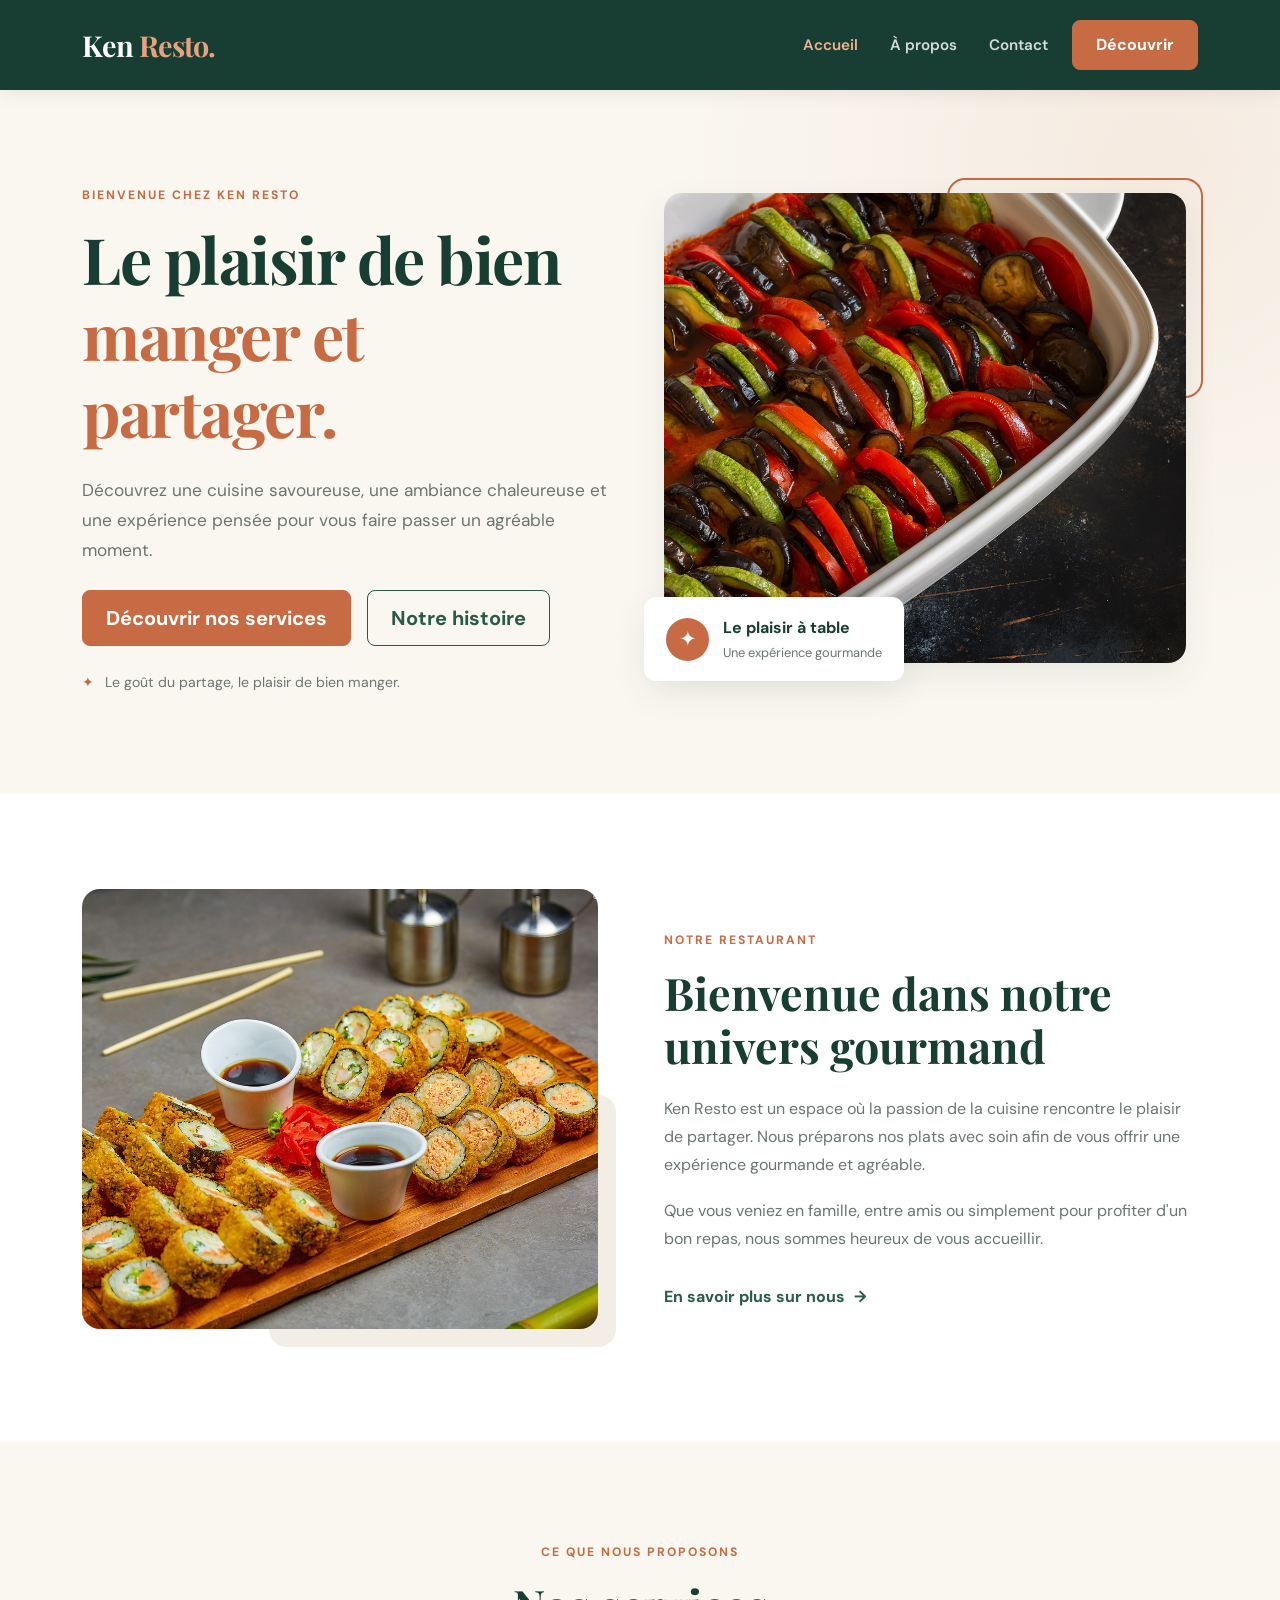
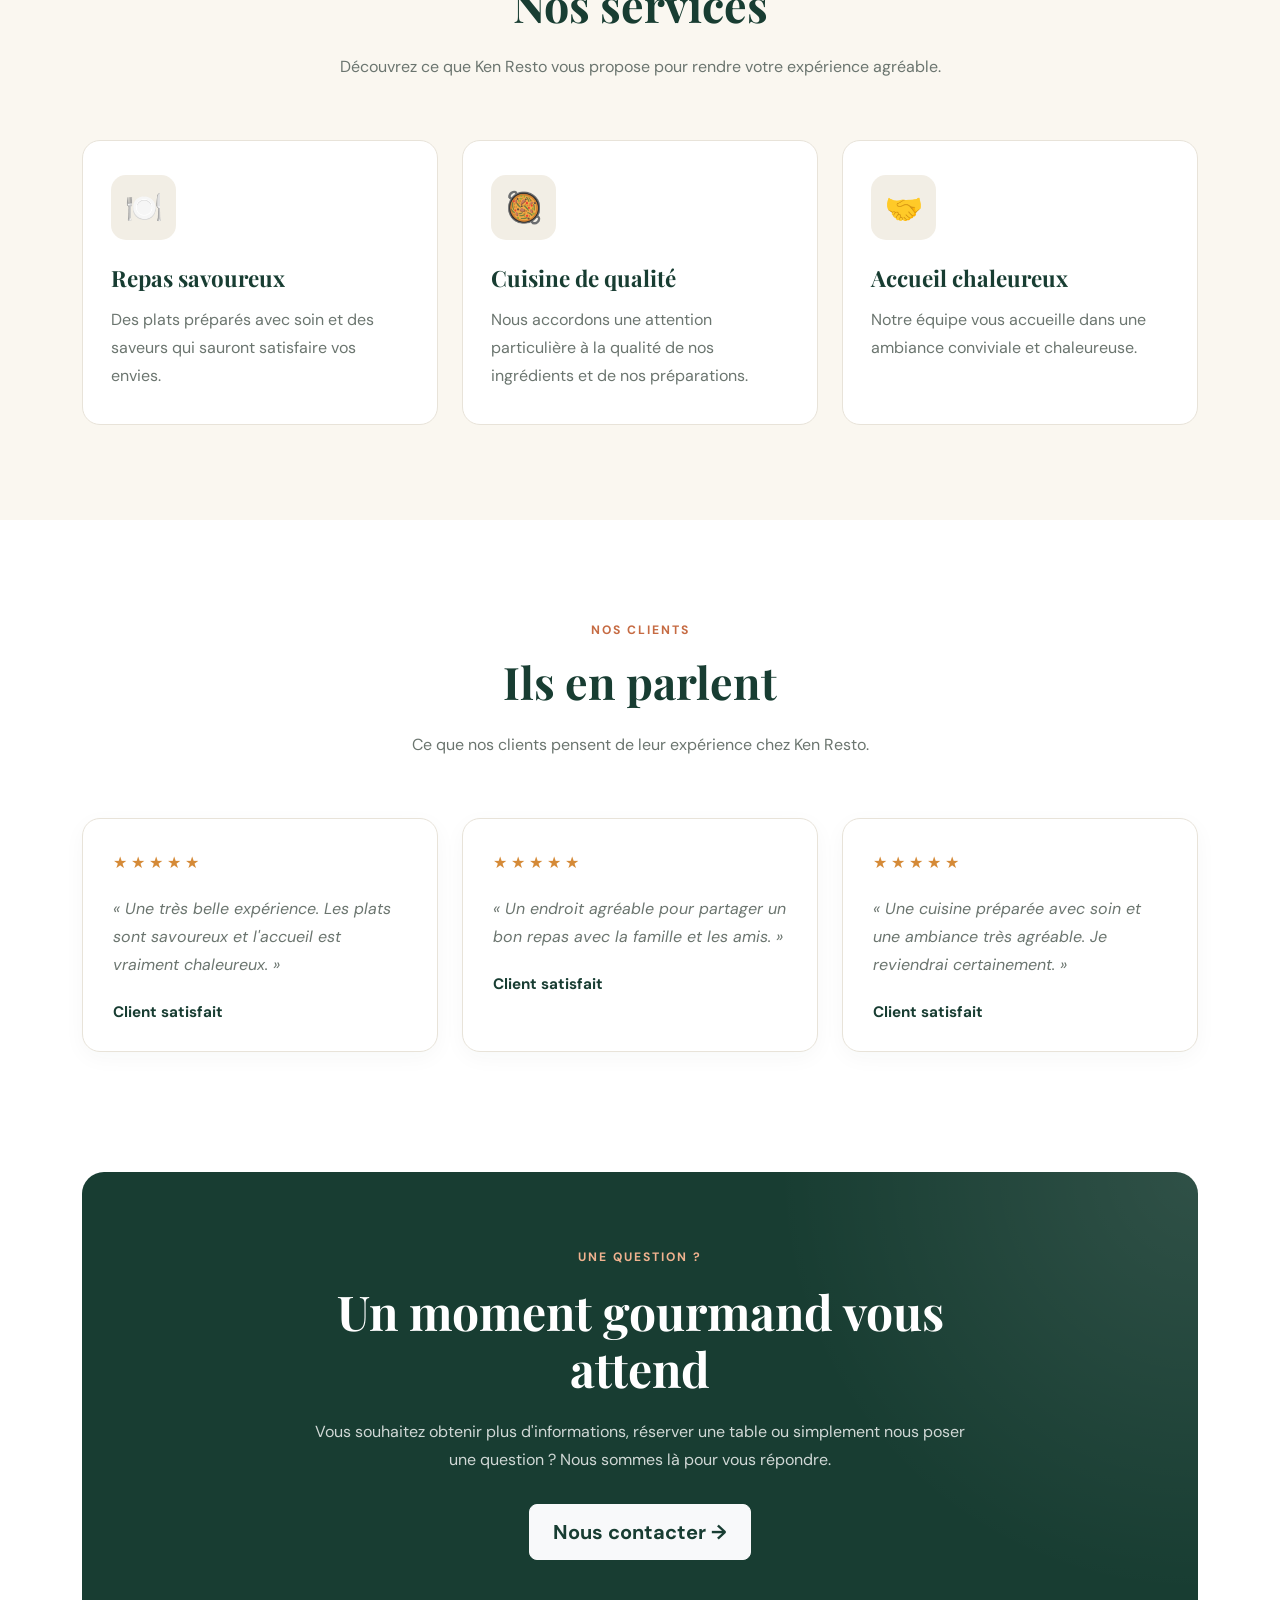
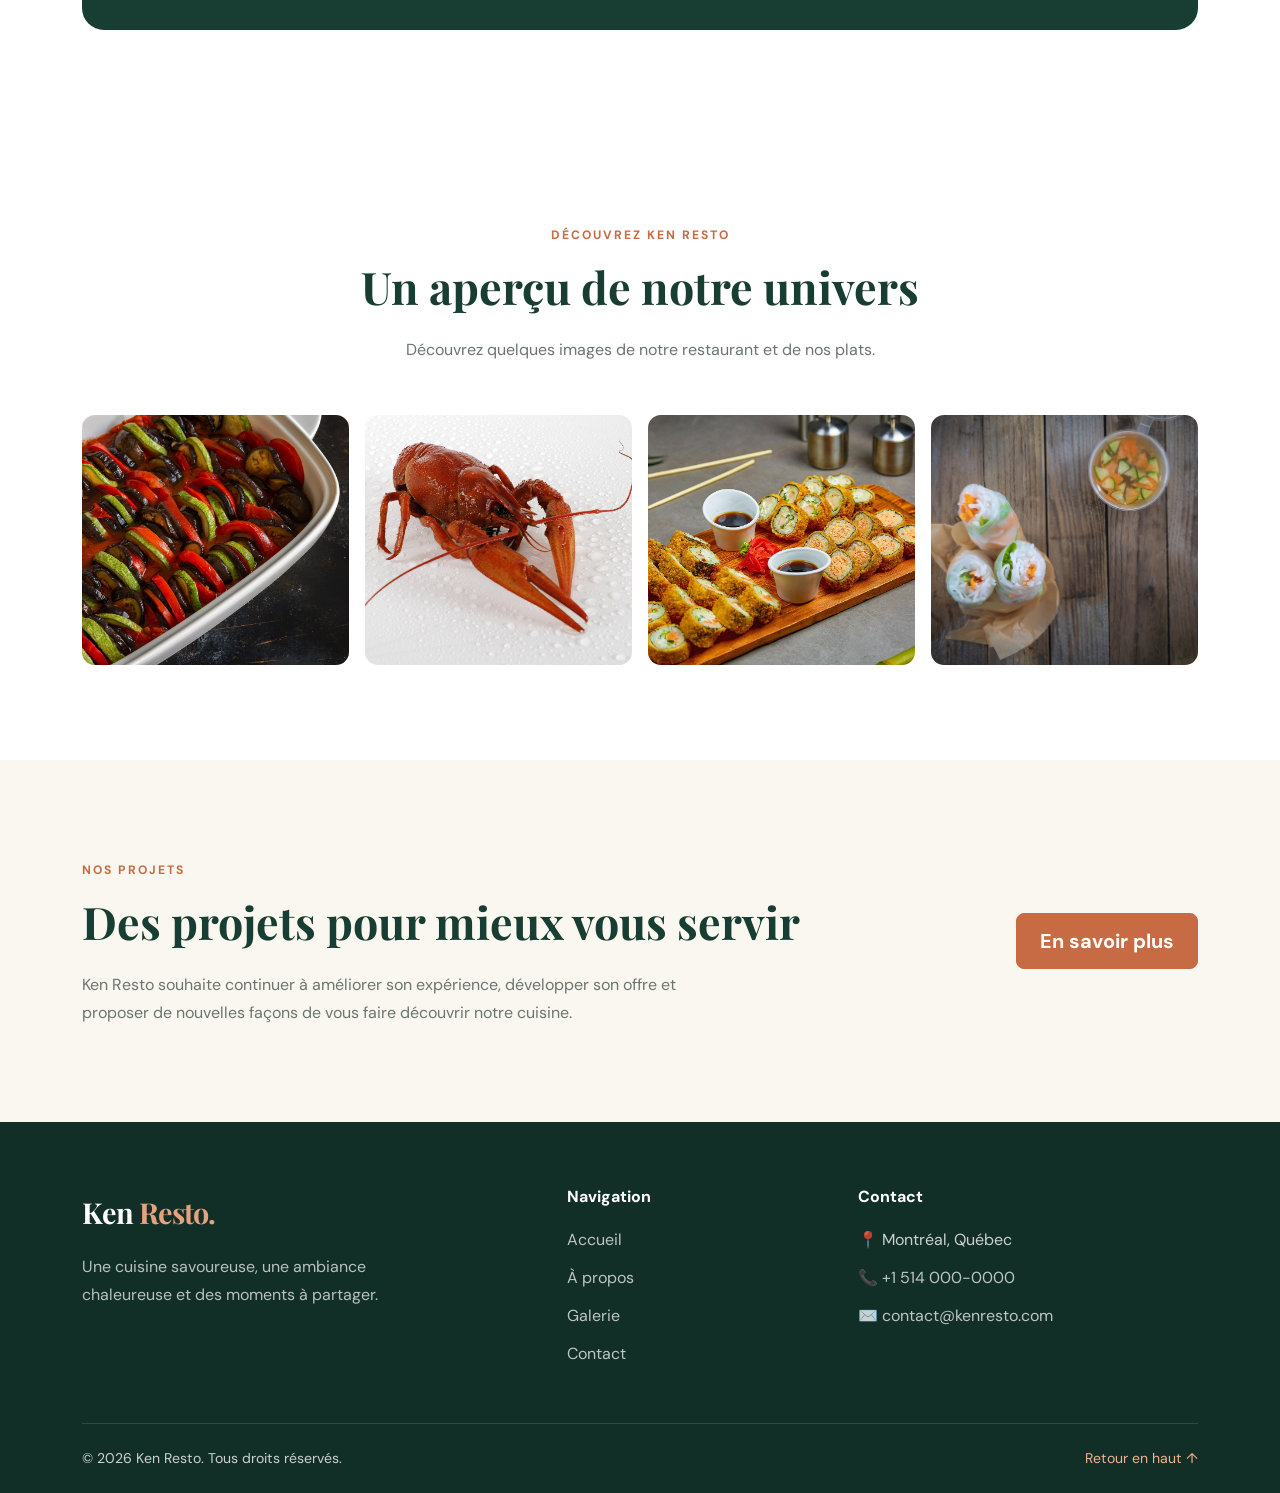
==== index.html @ dadd79d5 "Page index et apropos" ====
<!doctype html>
<html lang="fr">
<head>
    <meta charset="UTF-8">
    <meta name="viewport" content="width=device-width, initial-scale=1">

    <title>Ken Resto | Accueil</title>
    <meta name="description" content="Découvrez Ken Resto : une cuisine savoureuse, une ambiance chaleureuse et des moments à partager.">

    <!-- Bootstrap 5.3 -->
    <link href="https://cdn.jsdelivr.net/npm/bootstrap@5.3.3/dist/css/bootstrap.min.css"
          rel="stylesheet">

    <!-- Google Fonts -->
    <link rel="preconnect" href="https://fonts.googleapis.com">
    <link rel="preconnect" href="https://fonts.gstatic.com" crossorigin>
    <link href="https://fonts.googleapis.com/css2?family=DM+Sans:wght@400;500;600;700&family=Playfair+Display:wght@500;600;700&display=swap"
          rel="stylesheet">

    <!-- Custom CSS -->
    <link rel="stylesheet" href="css/style.css">
</head>

<body>

<!-- Navigation -->
<nav class="navbar navbar-expand-lg navbar-dark site-navbar sticky-top">
    <div class="container">
        <a class="navbar-brand" href="index.html">
            Ken <span>Resto.</span>
        </a>

        <button class="navbar-toggler" type="button"
                data-bs-toggle="collapse"
                data-bs-target="#mainNavbar"
                aria-controls="mainNavbar"
                aria-expanded="false"
                aria-label="Ouvrir le menu de navigation">
            <span class="navbar-toggler-icon"></span>
        </button>

        <div class="collapse navbar-collapse" id="mainNavbar">
            <ul class="navbar-nav ms-auto align-items-lg-center gap-lg-3">
                <li class="nav-item">
                    <a class="nav-link active" href="index.html"
                       aria-current="page">Accueil</a>
                </li>
                <li class="nav-item">
                    <a class="nav-link" href="apropos.html">À propos</a>
                </li>
                <li class="nav-item">
                    <a class="nav-link" href="contact.html">Contact</a>
                </li>
                <li class="nav-item mt-2 mt-lg-0">
                    <a class="btn btn-brand" href="#galerie">Découvrir</a>
                </li>
            </ul>
        </div>
    </div>
</nav>

<main>

    <!-- Hero -->
    <section class="hero-section">
        <div class="container">
            <div class="row align-items-center g-5">

                <div class="col-lg-6">
                    <span class="section-label">
                        BIENVENUE CHEZ KEN RESTO
                    </span>

                    <h1 class="hero-title">
                        Le plaisir de bien
                        <span>manger et partager.</span>
                    </h1>

                    <p class="hero-text">
                        Découvrez une cuisine savoureuse, une ambiance
                        chaleureuse et une expérience pensée pour vous
                        faire passer un agréable moment.
                    </p>

                    <div class="d-flex flex-wrap gap-3 mt-4">
                        <a href="#services" class="btn btn-brand btn-lg">
                            Découvrir nos services
                        </a>
                        <a href="#restaurant" class="btn btn-outline-brand btn-lg">
                            Notre histoire
                        </a>
                    </div>

                    <div class="hero-note mt-4">
                        <span class="hero-note-icon">✦</span>
                        Le goût du partage, le plaisir de bien manger.
                    </div>
                </div>

                <div class="col-lg-6">
                    <div class="hero-image-wrapper">
                        <img src="images/plat1.jpg"
                             class="hero-image"
                             alt="Un plat savoureux proposé par Ken Resto">

                        <div class="hero-image-badge">
                            <span class="badge-symbol">✦</span>
                            <div>
                                <strong>Le plaisir à table</strong>
                                <small>Une expérience gourmande</small>
                            </div>
                        </div>
                    </div>
                </div>

            </div>
        </div>
    </section>

    <!-- Introduction -->
    <section class="section-padding" id="restaurant">
        <div class="container">
            <div class="row align-items-center g-5">

                <div class="col-lg-6">
                    <div class="intro-image-wrapper">
                        <img src="images/restaurant.jpg"
                             class="intro-image"
                             alt="Intérieur du restaurant Ken Resto">
                        <div class="image-accent"></div>
                    </div>
                </div>

                <div class="col-lg-6">
                    <span class="section-label">NOTRE RESTAURANT</span>

                    <h2 class="section-title">
                        Bienvenue dans notre univers gourmand
                    </h2>

                    <p class="section-text">
                        Ken Resto est un espace où la passion de la cuisine
                        rencontre le plaisir de partager. Nous préparons
                        nos plats avec soin afin de vous offrir une
                        expérience gourmande et agréable.
                    </p>

                    <p class="section-text">
                        Que vous veniez en famille, entre amis ou simplement
                        pour profiter d'un bon repas, nous sommes heureux
                        de vous accueillir.
                    </p>

                    <a href="apropos.html" class="text-link">
                        En savoir plus sur nous <span aria-hidden="true">→</span>
                    </a>
                </div>

            </div>
        </div>
    </section>

    <!-- Services -->
    <section class="section-padding section-soft" id="services">
        <div class="container">

            <div class="section-heading text-center">
                <span class="section-label">CE QUE NOUS PROPOSONS</span>
                <h2 class="section-title">Nos services</h2>
                <p class="section-text mx-auto">
                    Découvrez ce que Ken Resto vous propose pour rendre
                    votre expérience agréable.
                </p>
            </div>

            <div class="row g-4 mt-3">

                <div class="col-md-6 col-lg-4">
                    <article class="service-card h-100">
                        <div class="service-icon" aria-hidden="true">🍽️</div>
                        <h3>Repas savoureux</h3>
                        <p>
                            Des plats préparés avec soin et des saveurs
                            qui sauront satisfaire vos envies.
                        </p>
                    </article>
                </div>

                <div class="col-md-6 col-lg-4">
                    <article class="service-card h-100">
                        <div class="service-icon" aria-hidden="true">🥘</div>
                        <h3>Cuisine de qualité</h3>
                        <p>
                            Nous accordons une attention particulière
                            à la qualité de nos ingrédients et de nos préparations.
                        </p>
                    </article>
                </div>

                <div class="col-md-6 col-lg-4">
                    <article class="service-card h-100">
                        <div class="service-icon" aria-hidden="true">🤝</div>
                        <h3>Accueil chaleureux</h3>
                        <p>
                            Notre équipe vous accueille dans une ambiance
                            conviviale et chaleureuse.
                        </p>
                    </article>
                </div>

            </div>
        </div>
    </section>

    <!-- Testimonials -->
    <section class="section-padding">
        <div class="container">

            <div class="section-heading text-center">
                <span class="section-label">NOS CLIENTS</span>
                <h2 class="section-title">Ils en parlent</h2>
                <p class="section-text mx-auto">
                    Ce que nos clients pensent de leur expérience chez Ken Resto.
                </p>
            </div>

            <div class="row g-4 mt-3">

                <div class="col-md-6 col-lg-4">
                    <article class="testimonial-card h-100">
                        <div class="stars" aria-label="5 étoiles">★★★★★</div>
                        <p>
                            « Une très belle expérience. Les plats sont
                            savoureux et l'accueil est vraiment chaleureux. »
                        </p>
                        <h3>Client satisfait</h3>
                    </article>
                </div>

                <div class="col-md-6 col-lg-4">
                    <article class="testimonial-card h-100">
                        <div class="stars" aria-label="5 étoiles">★★★★★</div>
                        <p>
                            « Un endroit agréable pour partager un bon repas
                            avec la famille et les amis. »
                        </p>
                        <h3>Client satisfait</h3>
                    </article>
                </div>

                <div class="col-md-6 col-lg-4">
                    <article class="testimonial-card h-100">
                        <div class="stars" aria-label="5 étoiles">★★★★★</div>
                        <p>
                            « Une cuisine préparée avec soin et une ambiance
                            très agréable. Je reviendrai certainement. »
                        </p>
                        <h3>Client satisfait</h3>
                    </article>
                </div>

            </div>
        </div>
    </section>

    <!-- Contact call to action -->
    <section class="contact-section" id="contact">
        <div class="container">
            <div class="contact-panel text-center">
                <span class="section-label">UNE QUESTION ?</span>
                <h2>Un moment gourmand vous attend</h2>
                <p>
                    Vous souhaitez obtenir plus d'informations, réserver une table
                    ou simplement nous poser une question ? Nous sommes là pour
                    vous répondre.
                </p>
                <a href="contact.html" class="btn btn-light btn-lg">
                    Nous contacter <span aria-hidden="true">→</span>
                </a>
            </div>
        </div>
    </section>

    <!-- Gallery -->
    <section class="section-padding" id="galerie">
        <div class="container">

            <div class="section-heading text-center">
                <span class="section-label">DÉCOUVREZ KEN RESTO</span>
                <h2 class="section-title">Un aperçu de notre univers</h2>
                <p class="section-text mx-auto">
                    Découvrez quelques images de notre restaurant et de nos plats.
                </p>
            </div>

            <div class="row g-3 mt-3 gallery-grid">
                <div class="col-6 col-lg-3">
                    <img src="images/plat1.jpg"
                         alt="Plat de Ken Resto"
                         loading="lazy">
                </div>
                <div class="col-6 col-lg-3">
                    <img src="images/plat2.jpg"
                         alt="Plat préparé chez Ken Resto"
                         loading="lazy">
                </div>
                <div class="col-6 col-lg-3">
                    <img src="images/restaurant.jpg"
                         alt="Intérieur du restaurant Ken Resto"
                         loading="lazy">
                </div>
                <div class="col-6 col-lg-3">
                    <img src="images/plat3.jpg"
                         alt="Spécialité de Ken Resto"
                         loading="lazy">
                </div>
            </div>

        </div>
    </section>

    <!-- Projects -->
    <section class="section-padding projects-section">
        <div class="container">
            <div class="row align-items-center g-4">

                <div class="col-lg-8">
                    <span class="section-label">NOS PROJETS</span>
                    <h2 class="section-title">
                        Des projets pour mieux vous servir
                    </h2>
                    <p class="section-text mb-0">
                        Ken Resto souhaite continuer à améliorer son expérience,
                        développer son offre et proposer de nouvelles façons
                        de vous faire découvrir notre cuisine.
                    </p>
                </div>

                <div class="col-lg-4 text-lg-end">
                    <a href="apropos.html" class="btn btn-brand btn-lg">
                        En savoir plus
                    </a>
                </div>

            </div>
        </div>
    </section>

</main>

<!-- Footer -->
<footer class="site-footer">
    <div class="container">

        <div class="row g-5 footer-main">

            <div class="col-md-6 col-lg-5">
                <a class="footer-brand" href="index.html">
                    Ken <span>Resto.</span>
                </a>
                <p class="footer-description">
                    Une cuisine savoureuse, une ambiance chaleureuse
                    et des moments à partager.
                </p>
            </div>

            <div class="col-6 col-md-3 col-lg-3">
                <h2 class="footer-heading">Navigation</h2>
                <ul class="footer-links">
                    <li><a href="index.html">Accueil</a></li>
                    <li><a href="apropos.html">À propos</a></li>
                    <li><a href="#galerie">Galerie</a></li>
                    <li><a href="contact.html">Contact</a></li>
                </ul>
            </div>

            <div class="col-12 col-md-3 col-lg-4">
                <h2 class="footer-heading">Contact</h2>
                <ul class="footer-links footer-contact">
                    <li>📍 Montréal, Québec</li>
                    <li>📞 <a href="tel:+15140000000">+1 514 000-0000</a></li>
                    <li>✉️ <a href="mailto:contact@kenresto.com">contact@kenresto.com</a></li>
                </ul>
            </div>

        </div>

        <div class="footer-bottom">
            <p class="mb-0">
                &copy; 2026 Ken Resto. Tous droits réservés.
            </p>
            <a href="index.html">Retour en haut ↑</a>
        </div>

    </div>
</footer>

<!-- Bootstrap JavaScript bundle -->
<script src="https://cdn.jsdelivr.net/npm/bootstrap@5.3.3/dist/js/bootstrap.bundle.min.js"></script>

</body>
</html>
---- css/style.css ----
/* ========================================
   KEN RESTO — Bootstrap 5.3 Custom Theme
======================================== */

:root {
    --brand-dark: #183d32;
    --brand-green: #285b48;
    --brand-accent: #c66b43;
    --brand-cream: #faf7f0;
    --brand-light: #f2eee5;
    --brand-white: #ffffff;
    --text-main: #27352f;
    --text-muted: #6b756f;
    --border-color: #e8e3d9;
    --shadow-soft: 0 12px 35px rgba(24, 61, 50, 0.08);
    --radius-card: 18px;
}

* {
    box-sizing: border-box;
}

html {
    scroll-behavior: smooth;
    scroll-padding-top: 85px;
}

body {
    margin: 0;
    font-family: "DM Sans", sans-serif;
    color: var(--text-main);
    background: var(--brand-white);
    line-height: 1.75;
}

img {
    display: block;
    max-width: 100%;
}

a {
    text-decoration: none;
}

h1,
h2,
h3,
.navbar-brand,
.footer-brand {
    font-family: "Playfair Display", serif;
}

h1,
h2,
h3 {
    line-height: 1.2;
}

::selection {
    color: white;
    background: var(--brand-green);
}

/* ========================================
   NAVIGATION
======================================== */

.site-navbar {
    background: var(--brand-dark);
    padding: 15px 0;
    box-shadow: 0 3px 18px rgba(0, 0, 0, 0.08);
}

.navbar-brand,
.footer-brand {
    color: var(--brand-white);
    font-size: 1.8rem;
    font-weight: 700;
    letter-spacing: -1px;
}

.navbar-brand span,
.footer-brand span {
    color: #e5a27f;
}

.navbar-nav .nav-link {
    color: rgba(255, 255, 255, 0.82);
    font-size: 0.95rem;
    font-weight: 600;
    transition: color 0.2s ease;
}

.navbar-nav .nav-link:hover,
.navbar-nav .nav-link.active {
    color: #f0b28f;
}

.navbar-toggler {
    border-color: rgba(255, 255, 255, 0.45);
}

.navbar-toggler:focus {
    box-shadow: 0 0 0 0.2rem rgba(240, 178, 143, 0.35);
}

/* ========================================
   BUTTONS
======================================== */

.btn {
    border-radius: 8px;
    font-weight: 700;
    padding: 12px 23px;
    transition:
        background-color 0.2s ease,
        color 0.2s ease,
        transform 0.2s ease,
        border-color 0.2s ease;
}

.btn-brand {
    background: var(--brand-accent);
    color: white;
    border: 1px solid var(--brand-accent);
}

.btn-brand:hover {
    background: #a95330;
    border-color: #a95330;
    color: white;
    transform: translateY(-2px);
}

.btn-outline-brand {
    border: 1px solid var(--brand-green);
    color: var(--brand-green);
    background: transparent;
}

.btn-outline-brand:hover {
    background: var(--brand-green);
    color: white;
}

.btn-light {
    color: var(--brand-dark);
    font-weight: 700;
}

.btn-light:hover {
    background: var(--brand-light);
    color: var(--brand-dark);
    transform: translateY(-2px);
}

a:focus-visible,
button:focus-visible {
    outline: 3px solid #e5a27f;
    outline-offset: 4px;
}

/* ========================================
   SHARED SECTION STYLES
======================================== */

.section-padding {
    padding: 95px 0;
}

.section-soft {
    background: var(--brand-cream);
}

.section-label {
    display: inline-block;
    color: var(--brand-accent);
    font-size: 0.76rem;
    font-weight: 700;
    letter-spacing: 2px;
    line-height: 1.5;
    margin-bottom: 16px;
}

.section-title {
    color: var(--brand-dark);
    font-size: clamp(2rem, 3.5vw, 2.8rem);
    font-weight: 700;
    margin-bottom: 22px;
}

.section-text {
    max-width: 650px;
    color: var(--text-muted);
    font-size: 1rem;
    margin-bottom: 18px;
}

.section-heading {
    max-width: 720px;
    margin: 0 auto 35px;
}

/* ========================================
   HERO
======================================== */

.hero-section {
    padding: 90px 0 100px;
    background:
        radial-gradient(
            circle at 90% 10%,
            rgba(198, 107, 67, 0.09),
            transparent 35%
        ),
        var(--brand-cream);
    overflow: hidden;
}

.hero-title {
    color: var(--brand-dark);
    font-size: clamp(2.7rem, 5vw, 4.5rem);
    font-weight: 700;
    letter-spacing: -1.5px;
    margin-bottom: 24px;
}

.hero-title span {
    display: block;
    color: var(--brand-accent);
}

.hero-text {
    max-width: 540px;
    color: var(--text-muted);
    font-size: 1.08rem;
}

.hero-image-wrapper {
    position: relative;
    padding: 0 12px 18px 0;
}

.hero-image-wrapper::before {
    content: "";
    position: absolute;
    top: -15px;
    right: -5px;
    width: 48%;
    height: 45%;
    border: 2px solid var(--brand-accent);
    border-radius: 18px;
    z-index: 0;
}

.hero-image {
    position: relative;
    z-index: 1;
    width: 100%;
    height: 470px;
    object-fit: cover;
    border-radius: 18px;
    box-shadow: var(--shadow-soft);
}

.hero-image-badge {
    position: absolute;
    z-index: 2;
    bottom: 0;
    left: -20px;
    display: flex;
    align-items: center;
    gap: 14px;
    background: white;
    padding: 17px 22px;
    border-radius: 12px;
    box-shadow: var(--shadow-soft);
}

.hero-image-badge strong,
.hero-image-badge small {
    display: block;
}

.hero-image-badge strong {
    color: var(--brand-dark);
}

.hero-image-badge small {
    color: var(--text-muted);
    font-size: 0.8rem;
}

.badge-symbol {
    display: grid;
    place-items: center;
    width: 43px;
    height: 43px;
    border-radius: 50%;
    color: white;
    background: var(--brand-accent);
    font-size: 1.3rem;
}

.hero-note {
    color: var(--text-muted);
    font-size: 0.88rem;
}

.hero-note-icon {
    color: var(--brand-accent);
    margin-right: 7px;
}

/* ========================================
   INTRODUCTION
======================================== */

.intro-image-wrapper {
    position: relative;
    padding: 0 18px 18px 0;
}

.intro-image {
    position: relative;
    z-index: 1;
    width: 100%;
    height: 440px;
    object-fit: cover;
    border-radius: var(--radius-card);
}

.image-accent {
    position: absolute;
    bottom: 0;
    right: 0;
    width: 65%;
    height: 55%;
    border-radius: var(--radius-card);
    background: var(--brand-light);
}

.text-link {
    display: inline-block;
    margin-top: 12px;
    color: var(--brand-green);
    font-weight: 700;
}

.text-link span {
    display: inline-block;
    margin-left: 5px;
    transition: transform 0.2s ease;
}

.text-link:hover {
    color: var(--brand-accent);
}

.text-link:hover span {
    transform: translateX(5px);
}

/* ========================================
   SERVICES
======================================== */

.service-card {
    padding: 34px 28px;
    background: white;
    border: 1px solid var(--border-color);
    border-radius: var(--radius-card);
    transition:
        transform 0.25s ease,
        box-shadow 0.25s ease;
}

.service-card:hover {
    transform: translateY(-6px);
    box-shadow: var(--shadow-soft);
}

.service-icon {
    display: grid;
    place-items: center;
    width: 65px;
    height: 65px;
    margin-bottom: 25px;
    border-radius: 15px;
    background: var(--brand-light);
    font-size: 1.9rem;
}

.service-card h3 {
    color: var(--brand-dark);
    font-size: 1.4rem;
    font-weight: 700;
    margin-bottom: 14px;
}

.service-card p {
    color: var(--text-muted);
    margin-bottom: 0;
}

/* ========================================
   TESTIMONIALS
======================================== */

.testimonial-card {
    padding: 30px;
    background: white;
    border: 1px solid var(--border-color);
    border-radius: var(--radius-card);
    box-shadow: 0 6px 22px rgba(24, 61, 50, 0.035);
}

.stars {
    color: #d58a37;
    letter-spacing: 4px;
    margin-bottom: 18px;
}

.testimonial-card p {
    color: var(--text-muted);
    font-size: 1rem;
    font-style: italic;
    margin-bottom: 24px;
}

.testimonial-card h3 {
    color: var(--brand-dark);
    font-family: "DM Sans", sans-serif;
    font-size: 0.95rem;
    font-weight: 700;
    margin-bottom: 0;
}

/* ========================================
   CONTACT CALL TO ACTION
======================================== */

.contact-section {
    padding: 25px 0 95px;
}

.contact-panel {
    position: relative;
    overflow: hidden;
    padding: 70px 30px;
    border-radius: 22px;
    background:
        radial-gradient(
            circle at 100% 0,
            rgba(255, 255, 255, 0.10),
            transparent 35%
        ),
        var(--brand-dark);
}

.contact-panel .section-label {
    color: #f0b28f;
}

.contact-panel h2 {
    max-width: 700px;
    margin: 0 auto 20px;
    color: white;
    font-size: clamp(2rem, 4vw, 3rem);
    font-weight: 700;
}

.contact-panel p {
    max-width: 650px;
    margin: 0 auto 30px;
    color: rgba(255, 255, 255, 0.8);
}

/* ========================================
   GALLERY
======================================== */

.gallery-grid img {
    width: 100%;
    height: 250px;
    object-fit: cover;
    border-radius: 13px;
    transition: transform 0.3s ease;
}

.gallery-grid img:hover {
    transform: scale(1.025);
}

/* ========================================
   PROJECTS
======================================== */

.projects-section {
    background: var(--brand-cream);
}

/* ========================================
   FOOTER
======================================== */

.site-footer {
    padding-top: 65px;
    color: rgba(255, 255, 255, 0.78);
    background: #122f27;
}

.footer-main {
    padding-bottom: 45px;
}

.footer-brand {
    display: inline-block;
    margin-bottom: 16px;
}

.footer-description {
    max-width: 350px;
    margin-bottom: 0;
    color: rgba(255, 255, 255, 0.7);
}

.footer-heading {
    color: white;
    font-family: "DM Sans", sans-serif;
    font-size: 1rem;
    font-weight: 700;
    margin-bottom: 20px;
}

.footer-links {
    list-style: none;
    padding: 0;
    margin: 0;
}

.footer-links li {
    margin-bottom: 10px;
    overflow-wrap: anywhere;
}

.footer-links a {
    color: rgba(255, 255, 255, 0.72);
    transition: color 0.2s ease;
}

.footer-links a:hover {
    color: #f0b28f;
}

.footer-bottom {
    display: flex;
    justify-content: space-between;
    align-items: center;
    gap: 20px;
    padding: 22px 0;
    border-top: 1px solid rgba(255, 255, 255, 0.13);
    font-size: 0.88rem;
}

.footer-bottom a {
    color: #f0b28f;
    white-space: nowrap;
}

/* ========================================
   TABLETS
======================================== */

@media (max-width: 991.98px) {
    .section-padding {
        padding: 75px 0;
    }

    .hero-section {
        padding: 70px 0 80px;
    }

    .hero-image {
        height: 400px;
    }

    .intro-image {
        height: 380px;
    }

    .hero-image-badge {
        left: 10px;
    }

    .gallery-grid img {
        height: 230px;
    }
}

/* ========================================
   MOBILE
======================================== */

@media (max-width: 575.98px) {
    body {
        font-size: 0.96rem;
    }

    .site-navbar {
        padding: 11px 0;
    }

    .navbar-brand {
        font-size: 1.55rem;
    }

    .navbar-nav {
        padding-top: 12px;
        align-items: stretch !important;
    }

    .navbar-nav .nav-link {
        padding: 9px 0;
    }

    .navbar-nav .btn {
        display: inline-block;
        margin-bottom: 8px;
    }

    .section-padding {
        padding: 58px 0;
    }

    .section-label {
        font-size: 0.7rem;
        letter-spacing: 1.5px;
        margin-bottom: 12px;
    }

    .section-title {
        font-size: 2rem;
        margin-bottom: 18px;
    }

    .section-heading {
        margin-bottom: 25px;
    }

    .hero-section {
        padding: 55px 0 65px;
    }

    .hero-title {
        font-size: clamp(2.35rem, 10vw, 3.1rem);
        letter-spacing: -1px;
        margin-bottom: 20px;
    }

    .hero-text {
        font-size: 1rem;
    }

    .hero-section .btn {
        width: 100%;
    }

    .hero-image-wrapper {
        margin: 10px 5px 10px 0;
    }

    .hero-image {
        height: 300px;
    }

    .hero-image-badge {
        left: 8px;
        right: 8px;
        padding: 12px 15px;
    }

    .hero-image-badge strong {
        font-size: 0.92rem;
    }

    .hero-image-badge small {
        font-size: 0.75rem;
    }

    .intro-image {
        height: 300px;
    }

    .service-card {
        padding: 25px 23px;
    }

    .service-card h3 {
        font-size: 1.3rem;
    }

    .testimonial-card {
        padding: 25px;
    }

    .contact-section {
        padding: 0 0 60px;
    }

    .contact-panel {
        padding: 45px 22px;
        border-radius: 15px;
    }

    .contact-panel h2 {
        font-size: 2rem;
    }

    .contact-panel .btn {
        width: 100%;
    }

    .gallery-grid img {
        height: 155px;
        border-radius: 9px;
    }

    .footer-main {
        padding-bottom: 30px;
    }

    .site-footer {
        padding-top: 45px;
    }

    .footer-bottom {
        align-items: flex-start;
        flex-direction: column;
        gap: 8px;
        font-size: 0.82rem;
    }
}

/* Respect reduced-motion preferences */
@media (prefers-reduced-motion: reduce) {
    *,
    *::before,
    *::after {
        scroll-behavior: auto !important;
        animation-duration: 0.01ms !important;
        transition-duration: 0.01ms !important;
    }
}



/* ========================================
   PAGE À PROPOS — KEN RESTO
   Utilise les variables et composants
   partagés avec index.html
======================================== */

/* Hero de la page À propos */

.about-hero-section {
    padding: 85px 0 95px;
    background:
        radial-gradient(
            circle at 90% 10%,
            rgba(198, 107, 67, 0.09),
            transparent 35%
        ),
        var(--brand-cream);
    overflow: hidden;
}

.about-hero-image-wrapper {
    position: relative;
    padding: 0 12px 18px 0;
}

.about-hero-image-wrapper::before {
    content: "";
    position: absolute;
    top: -15px;
    right: -5px;
    width: 48%;
    height: 45%;
    border: 2px solid var(--brand-accent);
    border-radius: 18px;
}

.about-hero-image {
    position: relative;
    z-index: 1;
    width: 100%;
    height: 420px;
    object-fit: cover;
    border-radius: 18px;
    box-shadow: var(--shadow-soft);
}

/* Images des sections Histoire et Passion */

.about-image-wrapper {
    position: relative;
    padding: 0 18px 18px 0;
}

.about-content-image {
    position: relative;
    z-index: 1;
    width: 100%;
    height: 430px;
    object-fit: cover;
    border-radius: var(--radius-card);
    box-shadow: var(--shadow-soft);
}

.about-image-wrapper .image-accent {
    position: absolute;
    bottom: 0;
    right: 0;
    width: 65%;
    height: 55%;
    background: var(--brand-light);
    border-radius: var(--radius-card);
}

/* Cartes des valeurs */

.value-card {
    height: 100%;
}

.value-card .service-icon {
    transition: transform 0.25s ease;
}

.value-card:hover .service-icon {
    transform: scale(1.06);
}

/* Vision */

.about-vision-section {
    padding: 25px 0 95px;
}

.about-vision-panel {
    position: relative;
    overflow: hidden;
    padding: 75px 45px;
    border-radius: 22px;
    background:
        radial-gradient(
            circle at 100% 0,
            rgba(255, 255, 255, 0.10),
            transparent 35%
        ),
        var(--brand-dark);
}

.about-vision-panel .section-label {
    color: #f0b28f;
}

.about-vision-panel h2 {
    max-width: 760px;
    margin: 0 auto 24px;
    color: white;
    font-size: clamp(2rem, 4vw, 3rem);
    font-weight: 700;
}

.about-vision-panel > p {
    max-width: 760px;
    margin: 0 auto;
    color: rgba(255, 255, 255, 0.82);
}

.vision-signature {
    display: flex;
    flex-direction: column;
    gap: 3px;
    margin-top: 30px;
    color: white;
}

.vision-signature strong {
    font-family: "Playfair Display", serif;
    font-size: 1.5rem;
}

.vision-signature span {
    color: #f0b28f;
    font-size: 0.9rem;
    letter-spacing: 1px;
}

/* Tablettes */

@media (max-width: 991.98px) {
    .about-hero-section {
        padding: 70px 0 80px;
    }

    .about-hero-image {
        height: 380px;
    }

    .about-content-image {
        height: 380px;
    }

    .about-vision-section {
        padding-bottom: 75px;
    }
}

/* Téléphones */

@media (max-width: 575.98px) {
    .about-hero-section {
        padding: 55px 0 65px;
    }

    .about-hero-section .hero-title {
        font-size: clamp(2.35rem, 10vw, 3.1rem);
    }

    .about-hero-section .btn {
        width: 100%;
    }

    .about-hero-image-wrapper {
        margin: 10px 5px 10px 0;
    }

    .about-hero-image {
        height: 300px;
    }

    .about-content-image {
        height: 300px;
    }

    .about-vision-section {
        padding: 0 0 60px;
    }

    .about-vision-panel {
        padding: 45px 22px;
        border-radius: 15px;
    }

    .about-vision-panel h2 {
        font-size: 2rem;
    }

    .about-vision-panel .btn {
        width: 100%;
    }
}
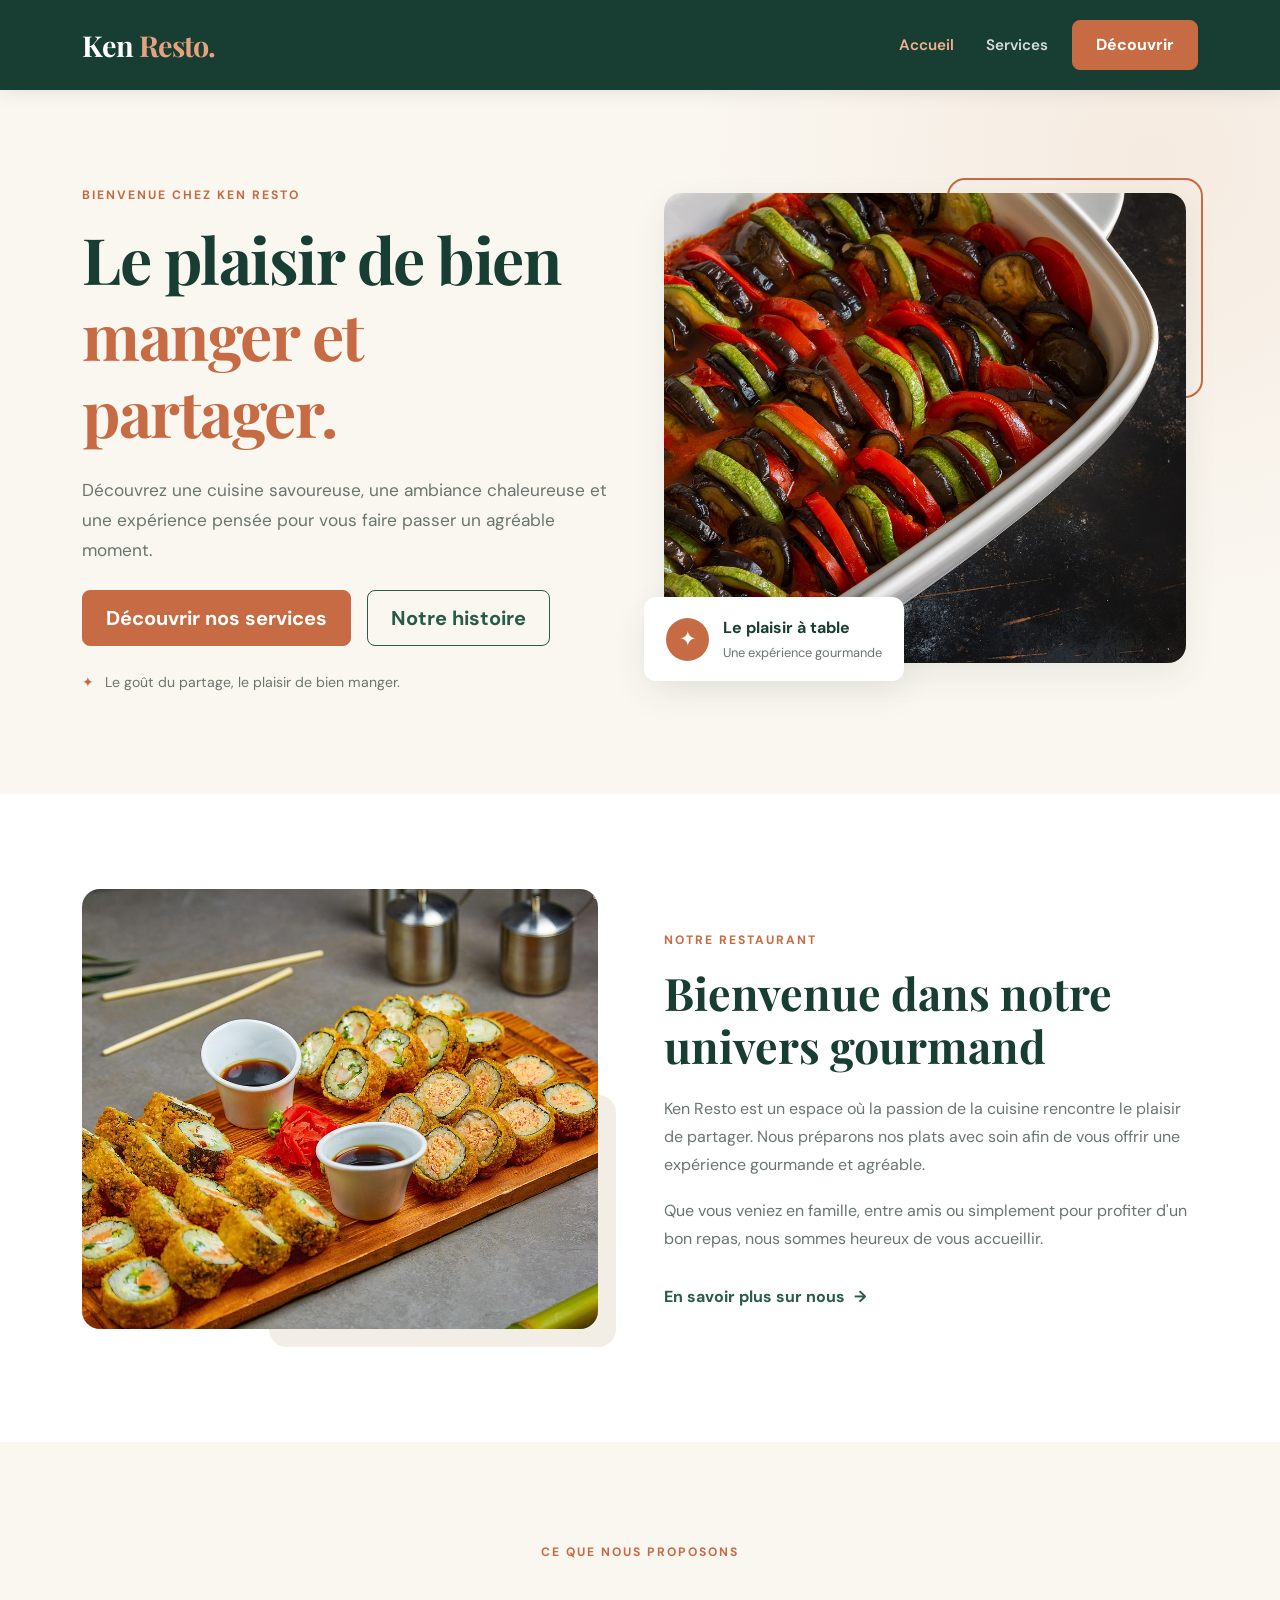
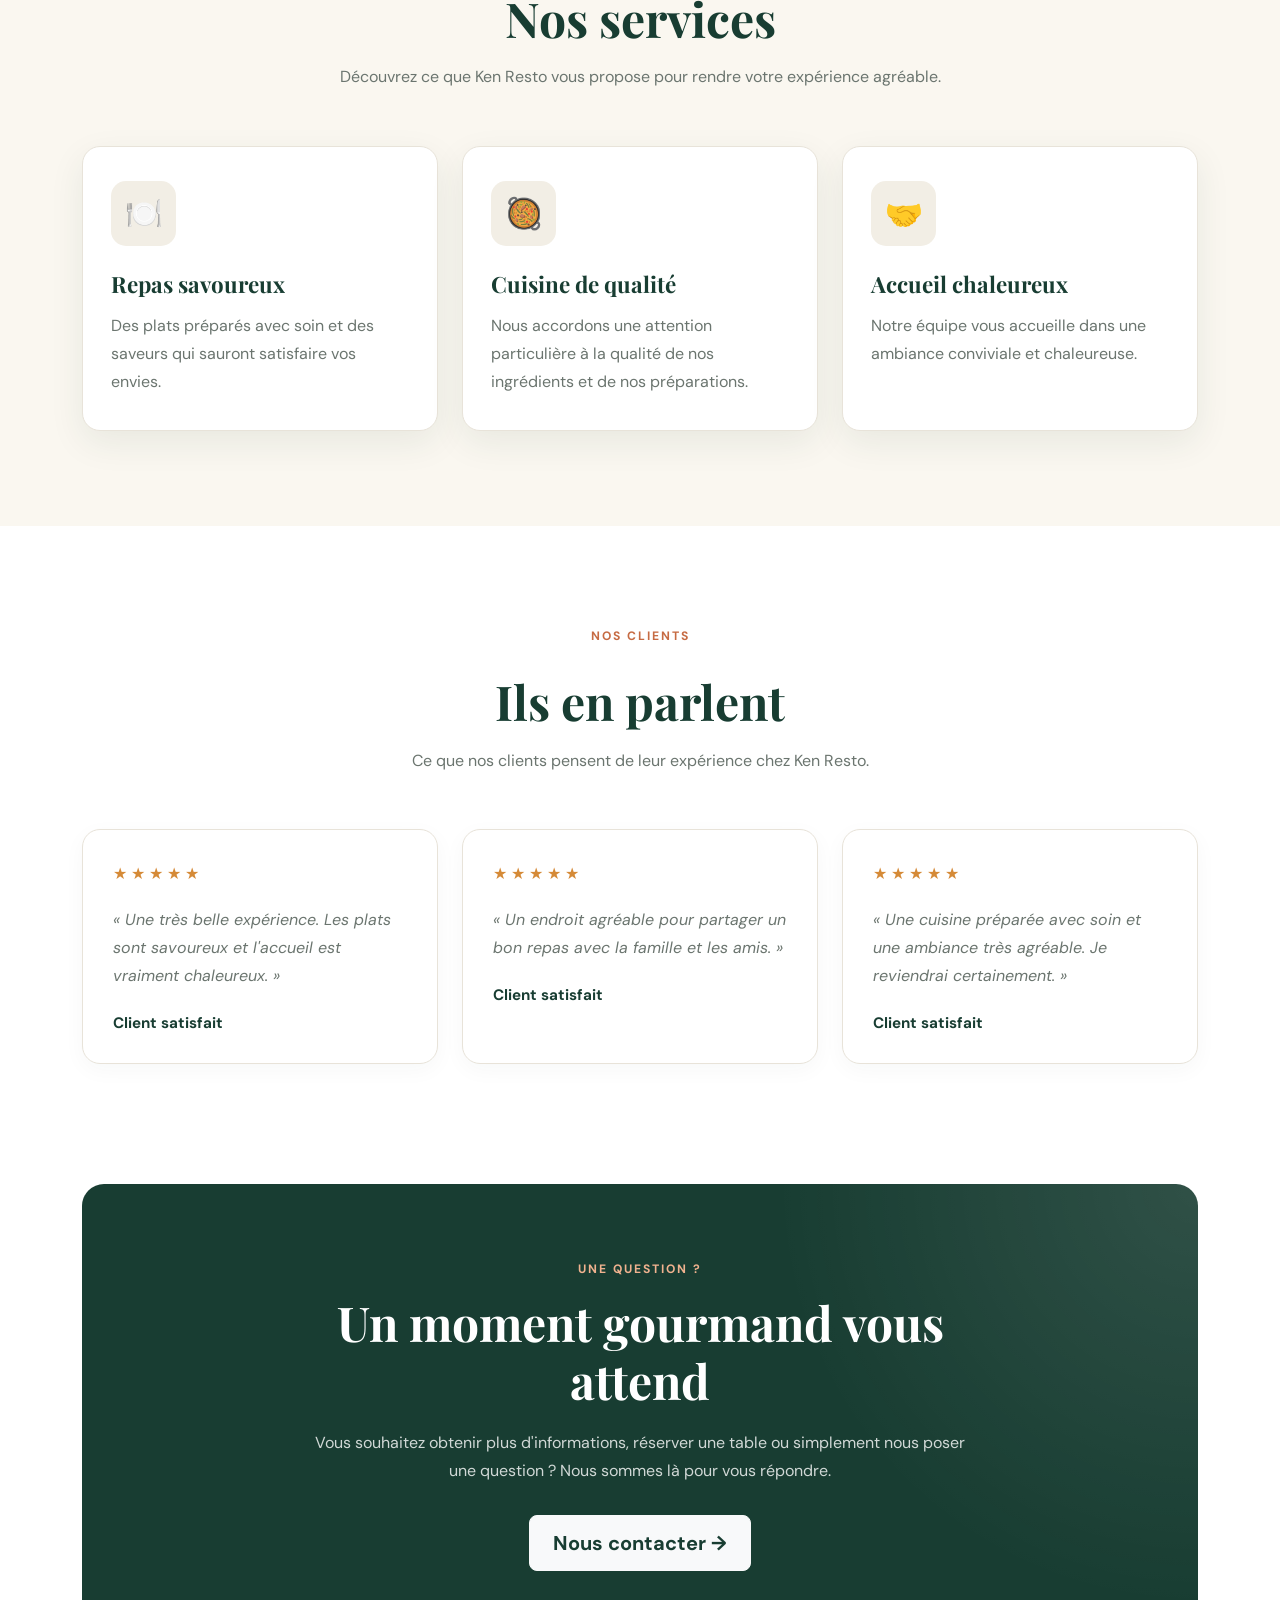
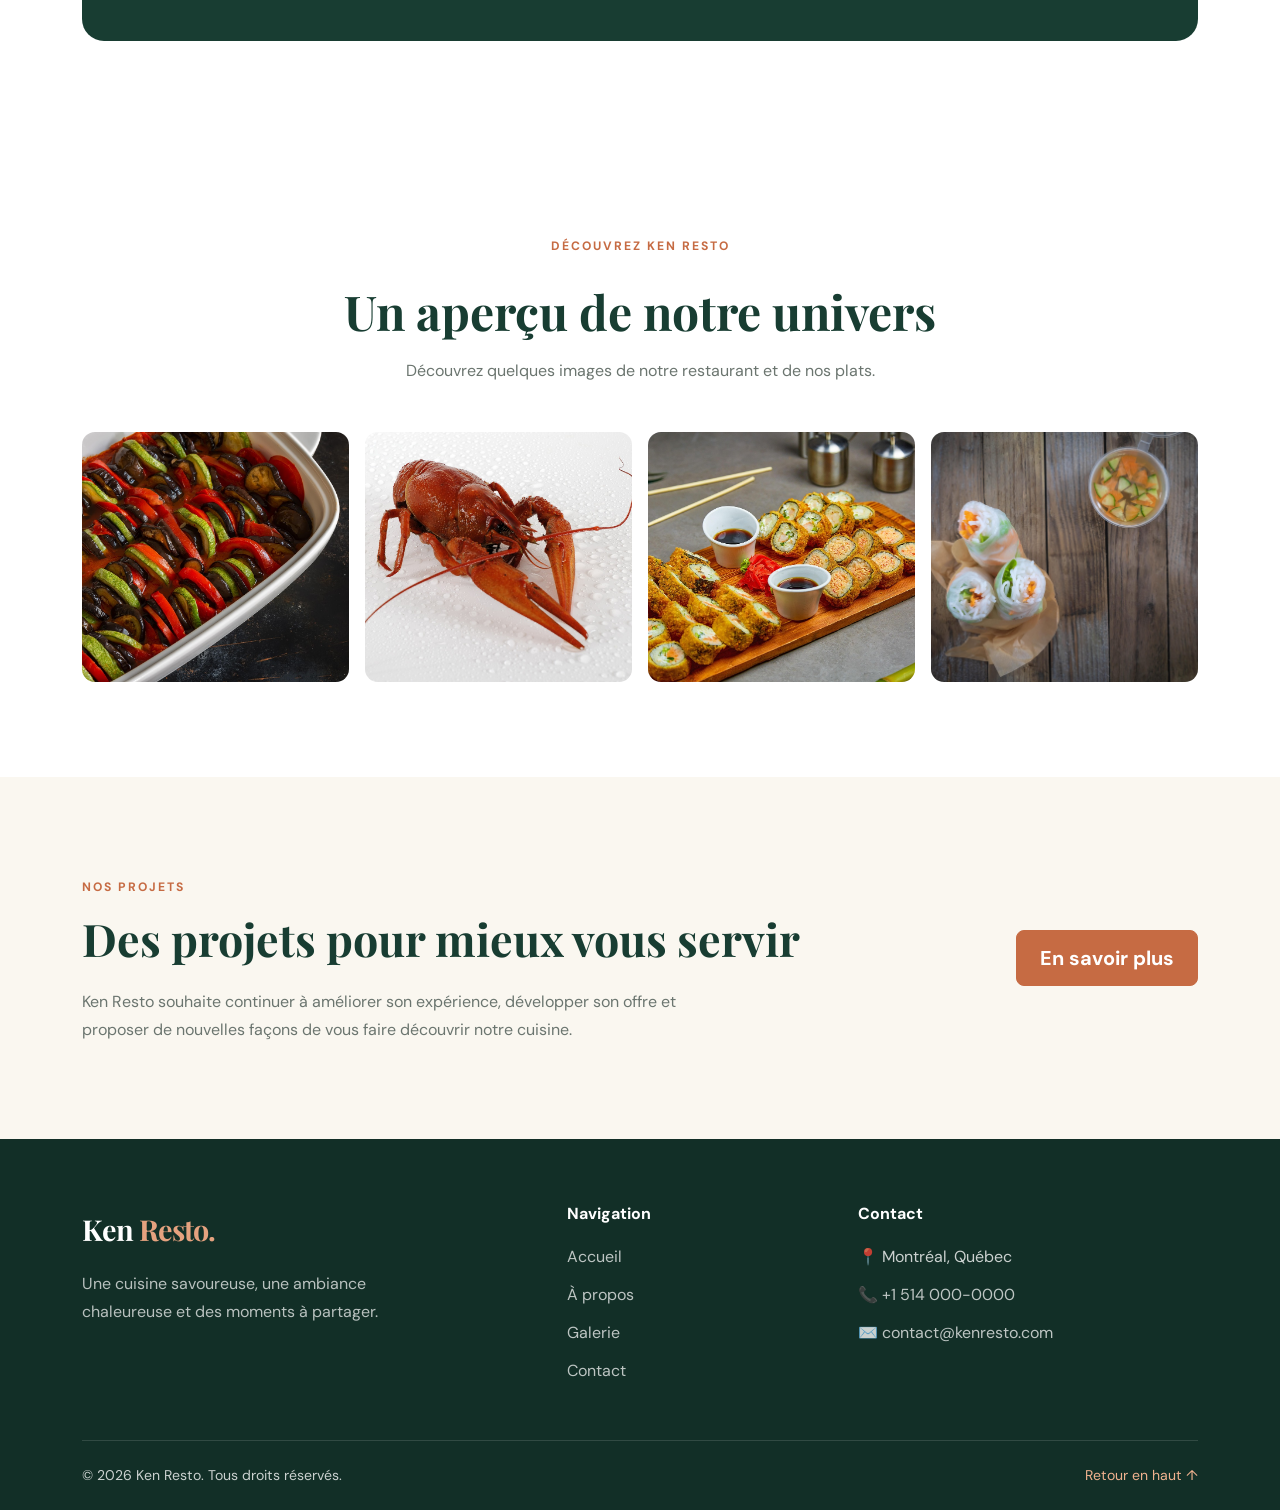
==== commit f82accb4: "ajout page services" ====
--- a/index.html
+++ b/index.html
@@ -46,10 +46,7 @@
                        aria-current="page">Accueil</a>
                 </li>
                 <li class="nav-item">
-                    <a class="nav-link" href="apropos.html">À propos</a>
-                </li>
-                <li class="nav-item">
-                    <a class="nav-link" href="contact.html">Contact</a>
+                    <a class="nav-link" href="services.html">Services</a>
                 </li>
                 <li class="nav-item mt-2 mt-lg-0">
                     <a class="btn btn-brand" href="#galerie">Découvrir</a>
--- a/css/style.css
+++ b/css/style.css
@@ -964,3 +964,641 @@
         width: 100%;
     }
 }
+
+
+/* ========================================
+   PAGE CONTACT — KEN RESTO
+   Identité visuelle partagée
+======================================== */
+
+/* Hero */
+
+.contact-hero-section {
+    padding: 80px 0 90px;
+    background:
+        radial-gradient(
+            circle at 90% 10%,
+            rgba(198, 107, 67, 0.09),
+            transparent 35%
+        ),
+        var(--brand-cream);
+}
+
+.contact-hero-section .hero-title {
+    max-width: 800px;
+}
+
+.contact-hero-section .hero-text {
+    max-width: 650px;
+}
+
+.contact-hero-card {
+    padding: 32px;
+    background: white;
+    border: 1px solid var(--border-color);
+    border-radius: var(--radius-card);
+    box-shadow: var(--shadow-soft);
+}
+
+.contact-hero-icon {
+    display: grid;
+    place-items: center;
+    width: 65px;
+    height: 65px;
+    margin-bottom: 22px;
+    border-radius: 15px;
+    background: var(--brand-light);
+    font-size: 1.8rem;
+}
+
+.contact-hero-card h2 {
+    color: var(--brand-dark);
+    font-size: 1.65rem;
+    font-weight: 700;
+    margin-bottom: 15px;
+}
+
+.contact-hero-card p {
+    color: var(--text-muted);
+    margin-bottom: 15px;
+}
+
+/* Informations de contact */
+
+.contact-details-list {
+    display: flex;
+    flex-direction: column;
+    gap: 16px;
+    margin-top: 30px;
+}
+
+.contact-detail-card {
+    display: flex;
+    align-items: flex-start;
+    gap: 17px;
+    padding: 19px;
+    background: var(--brand-cream);
+    border: 1px solid var(--border-color);
+    border-radius: 13px;
+}
+
+.contact-detail-icon {
+    display: grid;
+    place-items: center;
+    flex-shrink: 0;
+    width: 46px;
+    height: 46px;
+    border-radius: 12px;
+    background: white;
+    font-size: 1.3rem;
+}
+
+.contact-detail-card h3 {
+    color: var(--brand-dark);
+    font-family: "DM Sans", sans-serif;
+    font-size: 1rem;
+    font-weight: 700;
+    margin: 0 0 4px;
+}
+
+.contact-detail-card p {
+    color: var(--text-muted);
+    margin: 0;
+    overflow-wrap: anywhere;
+}
+
+.contact-detail-card a {
+    color: var(--brand-green);
+}
+
+.contact-detail-card a:hover {
+    color: var(--brand-accent);
+}
+
+.contact-note {
+    margin-top: 25px;
+    color: var(--text-muted);
+    font-size: 0.9rem;
+}
+
+.contact-note span {
+    color: var(--brand-accent);
+    margin-right: 7px;
+}
+
+/* Formulaire */
+
+.contact-form-card {
+    padding: 38px;
+    background: white;
+    border: 1px solid var(--border-color);
+    border-radius: var(--radius-card);
+    box-shadow: var(--shadow-soft);
+}
+
+.contact-form-card .section-title {
+    font-size: clamp(1.8rem, 3vw, 2.3rem);
+    margin-bottom: 15px;
+}
+
+.contact-form .form-label {
+    color: var(--brand-dark);
+    font-size: 0.92rem;
+    font-weight: 700;
+    margin-bottom: 8px;
+}
+
+.contact-form .form-control {
+    min-height: 52px;
+    padding: 13px 15px;
+    color: var(--text-main);
+    background-color: #fff;
+    border: 1px solid #dcded8;
+    border-radius: 9px;
+    font: inherit;
+    font-size: 0.95rem;
+    transition:
+        border-color 0.2s ease,
+        box-shadow 0.2s ease;
+}
+
+.contact-form textarea.form-control {
+    min-height: 155px;
+    resize: vertical;
+}
+
+.contact-form .form-control::placeholder {
+    color: #929a94;
+}
+
+.contact-form .form-control:focus {
+    border-color: var(--brand-green);
+    box-shadow: 0 0 0 0.22rem rgba(40, 91, 72, 0.13);
+}
+
+.contact-form .btn {
+    margin-top: 5px;
+    white-space: normal;
+}
+
+.form-privacy-note {
+    margin: 18px 0 0;
+    color: var(--text-muted);
+    font-size: 0.82rem;
+    line-height: 1.6;
+}
+
+/* Réservation */
+
+.reservation-section {
+    padding: 15px 0 95px;
+}
+
+.reservation-panel {
+    position: relative;
+    overflow: hidden;
+    padding: 70px 35px;
+    border-radius: 22px;
+    background:
+        radial-gradient(
+            circle at 100% 0,
+            rgba(255, 255, 255, 0.10),
+            transparent 35%
+        ),
+        var(--brand-dark);
+}
+
+.reservation-panel .section-label {
+    color: #f0b28f;
+}
+
+.reservation-panel h2 {
+    max-width: 700px;
+    margin: 0 auto 20px;
+    color: white;
+    font-size: clamp(2rem, 4vw, 3rem);
+    font-weight: 700;
+}
+
+.reservation-panel p {
+    max-width: 700px;
+    margin: 0 auto 30px;
+    color: rgba(255, 255, 255, 0.82);
+}
+
+.reservation-panel .btn {
+    white-space: normal;
+}
+
+/* Tablettes */
+
+@media (max-width: 991.98px) {
+    .contact-hero-section {
+        padding: 65px 0 75px;
+    }
+
+    .contact-hero-card {
+        padding: 28px;
+    }
+
+    .contact-form-card {
+        padding: 30px;
+    }
+
+    .reservation-section {
+        padding-bottom: 75px;
+    }
+}
+
+/* Téléphones */
+
+@media (max-width: 575.98px) {
+    .contact-hero-section {
+        padding: 55px 0 60px;
+    }
+
+    .contact-hero-section .hero-title {
+        font-size: clamp(2.2rem, 9vw, 3rem);
+        letter-spacing: -1px;
+    }
+
+    .contact-hero-section .btn {
+        width: 100%;
+    }
+
+    .contact-hero-card {
+        padding: 25px;
+    }
+
+    .contact-detail-card {
+        gap: 12px;
+        padding: 15px;
+    }
+
+    .contact-detail-icon {
+        width: 42px;
+        height: 42px;
+    }
+
+    .contact-form-card {
+        padding: 24px 19px;
+        border-radius: 14px;
+    }
+
+    .contact-form-card .section-title {
+        font-size: 1.8rem;
+    }
+
+    .contact-form .form-control {
+        font-size: 16px;
+    }
+
+    .contact-form .btn {
+        width: 100%;
+        padding: 13px 15px;
+    }
+
+    .reservation-section {
+        padding: 0 0 60px;
+    }
+
+    .reservation-panel {
+        padding: 45px 22px;
+        border-radius: 15px;
+    }
+
+    .reservation-panel h2 {
+        font-size: 2rem;
+    }
+
+    .reservation-panel .btn {
+        width: 100%;
+    }
+}
+
+
+
+/* =========================================
+   PAGE SERVICES - KEN RESTO
+========================================= */
+
+.services-hero-section {
+    padding: 90px 0;
+    background: var(--brand-cream);
+    overflow: hidden;
+}
+
+.services-hero-title {
+    margin: 18px 0;
+    color: var(--brand-dark);
+    font-family: "Playfair Display", serif;
+    font-size: clamp(2.5rem, 5vw, 4.2rem);
+    font-weight: 700;
+    line-height: 1.15;
+}
+
+.services-hero-title span {
+    display: block;
+    color: var(--brand-accent);
+}
+
+.services-hero-text {
+    max-width: 620px;
+    color: var(--text-muted);
+    font-size: 1.05rem;
+    line-height: 1.9;
+}
+
+.services-hero-image-wrapper {
+    position: relative;
+    min-height: 400px;
+    border-radius: var(--radius-card);
+}
+
+.services-hero-image {
+    display: block;
+    width: 100%;
+    height: 440px;
+    object-fit: cover;
+    border-radius: var(--radius-card);
+    box-shadow: var(--shadow-soft);
+}
+
+.services-image-caption {
+    position: absolute;
+    right: 18px;
+    bottom: 18px;
+    left: 18px;
+    padding: 20px 22px;
+    color: var(--brand-white);
+    background: rgba(24, 61, 50, 0.92);
+    border-radius: 14px;
+}
+
+.services-image-caption span {
+    font-family: "Playfair Display", serif;
+    font-size: 1.3rem;
+    font-weight: 600;
+}
+
+.services-image-caption p {
+    margin: 5px 0 0;
+    color: rgba(255, 255, 255, 0.82);
+}
+
+.services-list-section {
+    background: var(--brand-white);
+}
+
+.section-heading {
+    max-width: 700px;
+    margin: 0 auto 30px;
+}
+
+.section-heading h2,
+.service-promise-panel h2,
+.service-cta-section h2 {
+    margin: 12px 0 16px;
+    font-family: "Playfair Display", serif;
+    font-weight: 700;
+    line-height: 1.2;
+}
+
+.section-heading h2 {
+    color: var(--brand-dark);
+    font-size: clamp(2rem, 4vw, 3rem);
+}
+
+.section-heading p {
+    color: var(--text-muted);
+    line-height: 1.8;
+}
+
+.service-card {
+    overflow: hidden;
+    background: var(--brand-white);
+    border: 1px solid var(--border-color);
+    border-radius: var(--radius-card);
+    box-shadow: var(--shadow-soft);
+    transition: transform 0.25s ease, box-shadow 0.25s ease;
+}
+
+.service-card:hover {
+    transform: translateY(-6px);
+    box-shadow: 0 18px 40px rgba(24, 61, 50, 0.13);
+}
+
+.service-card-image {
+    height: 225px;
+    overflow: hidden;
+    background: var(--brand-light);
+}
+
+.service-card-image img {
+    width: 100%;
+    height: 100%;
+    object-fit: cover;
+    transition: transform 0.35s ease;
+}
+
+.service-card:hover .service-card-image img {
+    transform: scale(1.04);
+}
+
+.service-card-body {
+    padding: 26px;
+}
+
+.service-number {
+    display: inline-block;
+    margin-bottom: 12px;
+    color: var(--brand-accent);
+    font-size: 0.9rem;
+    font-weight: 700;
+    letter-spacing: 0.12em;
+}
+
+.service-card-body h3 {
+    margin-bottom: 12px;
+    color: var(--brand-dark);
+    font-family: "Playfair Display", serif;
+    font-size: 1.45rem;
+    font-weight: 600;
+}
+
+.service-card-body p {
+    margin-bottom: 20px;
+    color: var(--text-muted);
+    line-height: 1.8;
+}
+
+.service-link {
+    display: inline-flex;
+    align-items: center;
+    gap: 8px;
+    color: var(--brand-green);
+    font-weight: 700;
+    text-decoration: none;
+}
+
+.service-link span {
+    transition: transform 0.2s ease;
+}
+
+.service-link:hover {
+    color: var(--brand-accent);
+}
+
+.service-link:hover span {
+    transform: translateX(5px);
+}
+
+.service-card-icon {
+    display: flex;
+    align-items: center;
+    justify-content: center;
+    width: 100%;
+    height: 225px;
+    color: var(--brand-green);
+    background: var(--brand-light);
+}
+
+.service-card-icon svg {
+    width: 66px;
+    height: 66px;
+}
+
+.service-promise-section {
+    padding: 30px 0 90px;
+    background: var(--brand-white);
+}
+
+.service-promise-panel {
+    padding: 48px;
+    background: var(--brand-light);
+    border-radius: var(--radius-card);
+}
+
+.service-promise-panel h2 {
+    max-width: 680px;
+    color: var(--brand-dark);
+    font-size: clamp(1.8rem, 3.5vw, 2.7rem);
+}
+
+.service-promise-panel p {
+    max-width: 720px;
+    margin-bottom: 0;
+    color: var(--text-muted);
+    line-height: 1.9;
+}
+
+.service-cta-section {
+    padding: 80px 0;
+    color: var(--brand-white);
+    background: var(--brand-dark);
+}
+
+.service-cta-section .section-eyebrow {
+    color: #e7b49c;
+}
+
+.service-cta-section h2 {
+    max-width: 750px;
+    margin: 15px auto;
+    font-size: clamp(2rem, 4vw, 3.1rem);
+}
+
+.service-cta-section p {
+    max-width: 680px;
+    margin: 0 auto 28px;
+    color: rgba(255, 255, 255, 0.82);
+    line-height: 1.9;
+}
+
+.service-cta-section .btn-light {
+    padding: 13px 26px;
+    color: var(--brand-dark);
+    font-weight: 700;
+    border-radius: 8px;
+}
+
+.service-cta-section .btn-light:hover {
+    color: var(--brand-white);
+    background: var(--brand-accent);
+    border-color: var(--brand-accent);
+}
+
+/* Tablettes */
+@media (max-width: 991.98px) {
+    .services-hero-section {
+        padding: 65px 0;
+    }
+
+    .services-hero-image-wrapper {
+        min-height: auto;
+    }
+
+    .services-hero-image {
+        height: 380px;
+    }
+
+    .service-promise-section {
+        padding-bottom: 65px;
+    }
+
+    .service-promise-panel {
+        padding: 35px;
+    }
+}
+
+/* Téléphones */
+@media (max-width: 575.98px) {
+    .services-hero-section {
+        padding: 48px 0;
+    }
+
+    .services-hero-title {
+        font-size: 2.4rem;
+    }
+
+    .services-hero-image {
+        height: 300px;
+    }
+
+    .services-image-caption {
+        right: 12px;
+        bottom: 12px;
+        left: 12px;
+        padding: 15px;
+    }
+
+    .service-card-image,
+    .service-card-icon {
+        height: 200px;
+    }
+
+    .service-card-body {
+        padding: 22px;
+    }
+
+    .service-promise-section {
+        padding: 15px 0 50px;
+    }
+
+    .service-promise-panel {
+        padding: 25px;
+    }
+
+    .service-cta-section {
+        padding: 60px 0;
+    }
+}
+
+/* Accessibilité : réduire les animations si nécessaire */
+@media (prefers-reduced-motion: reduce) {
+    .service-card,
+    .service-card-image img,
+    .service-link span {
+        transition: none;
+    }
+}
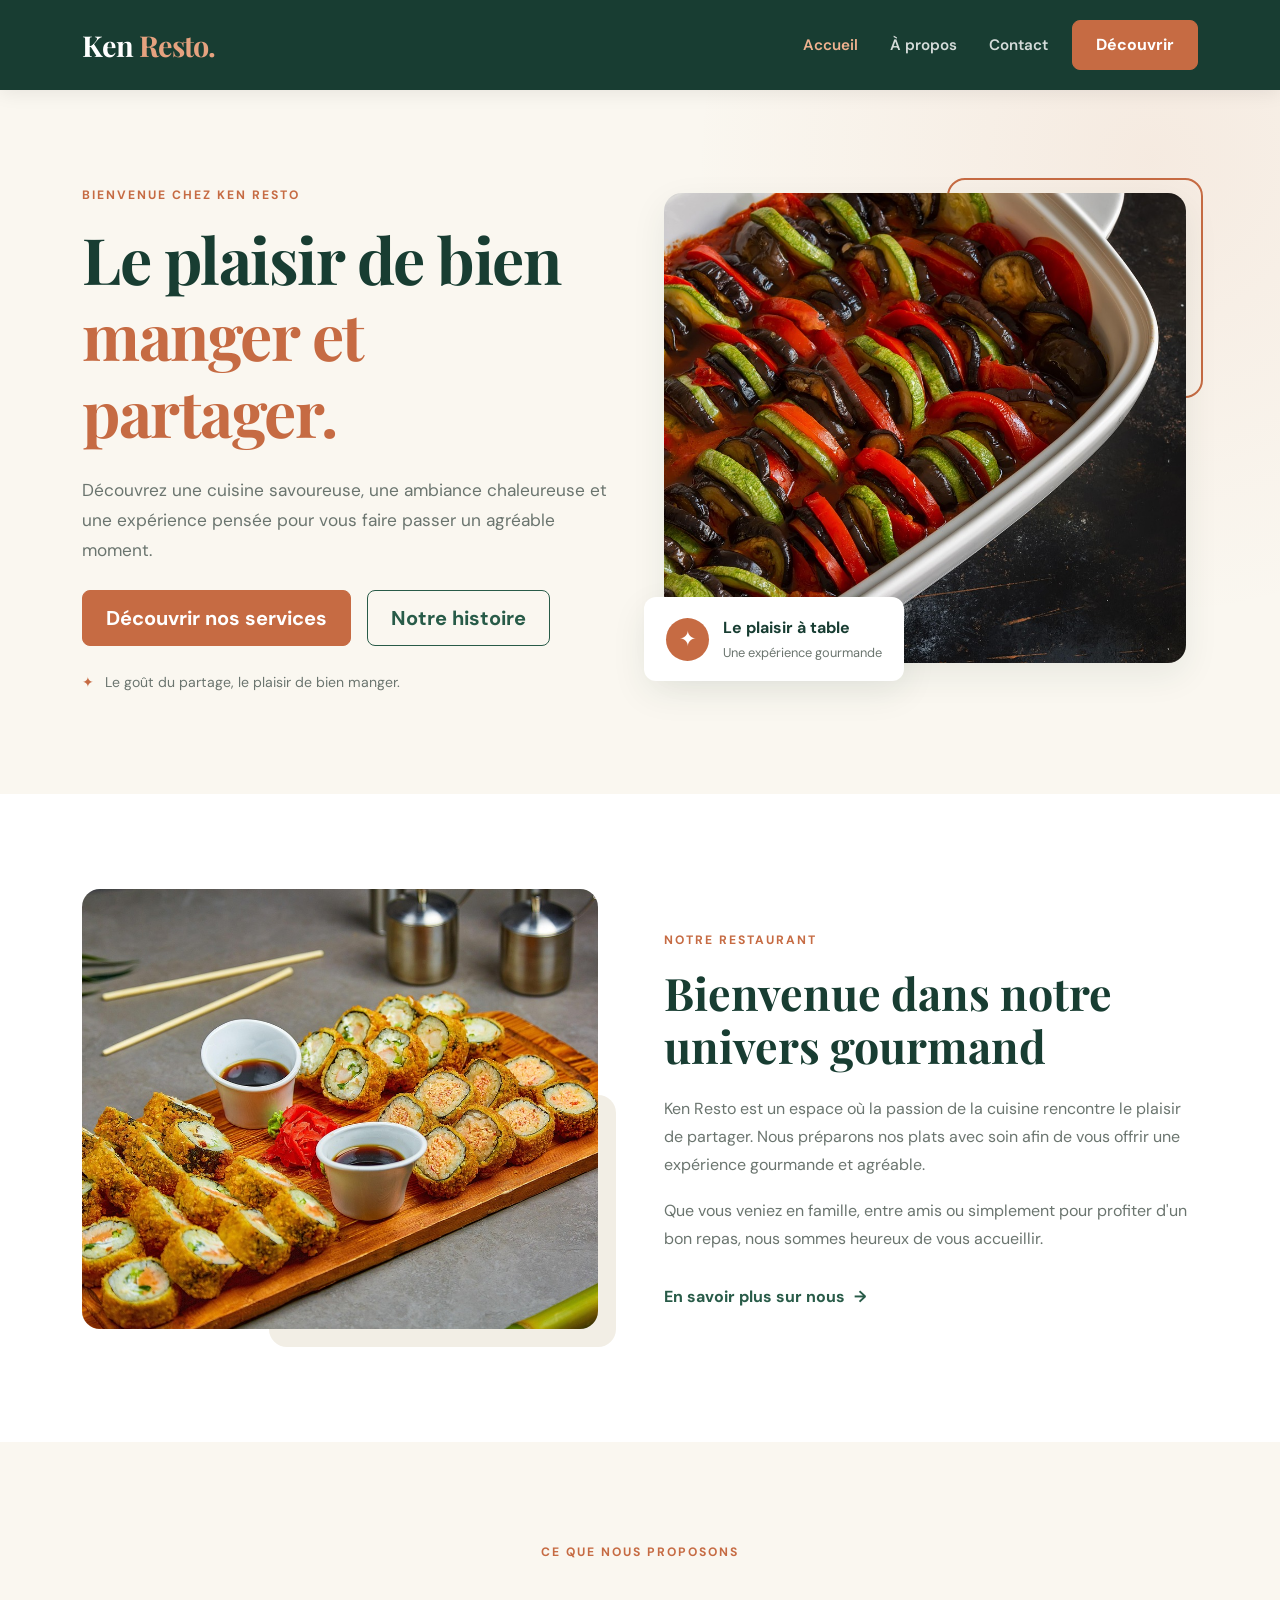
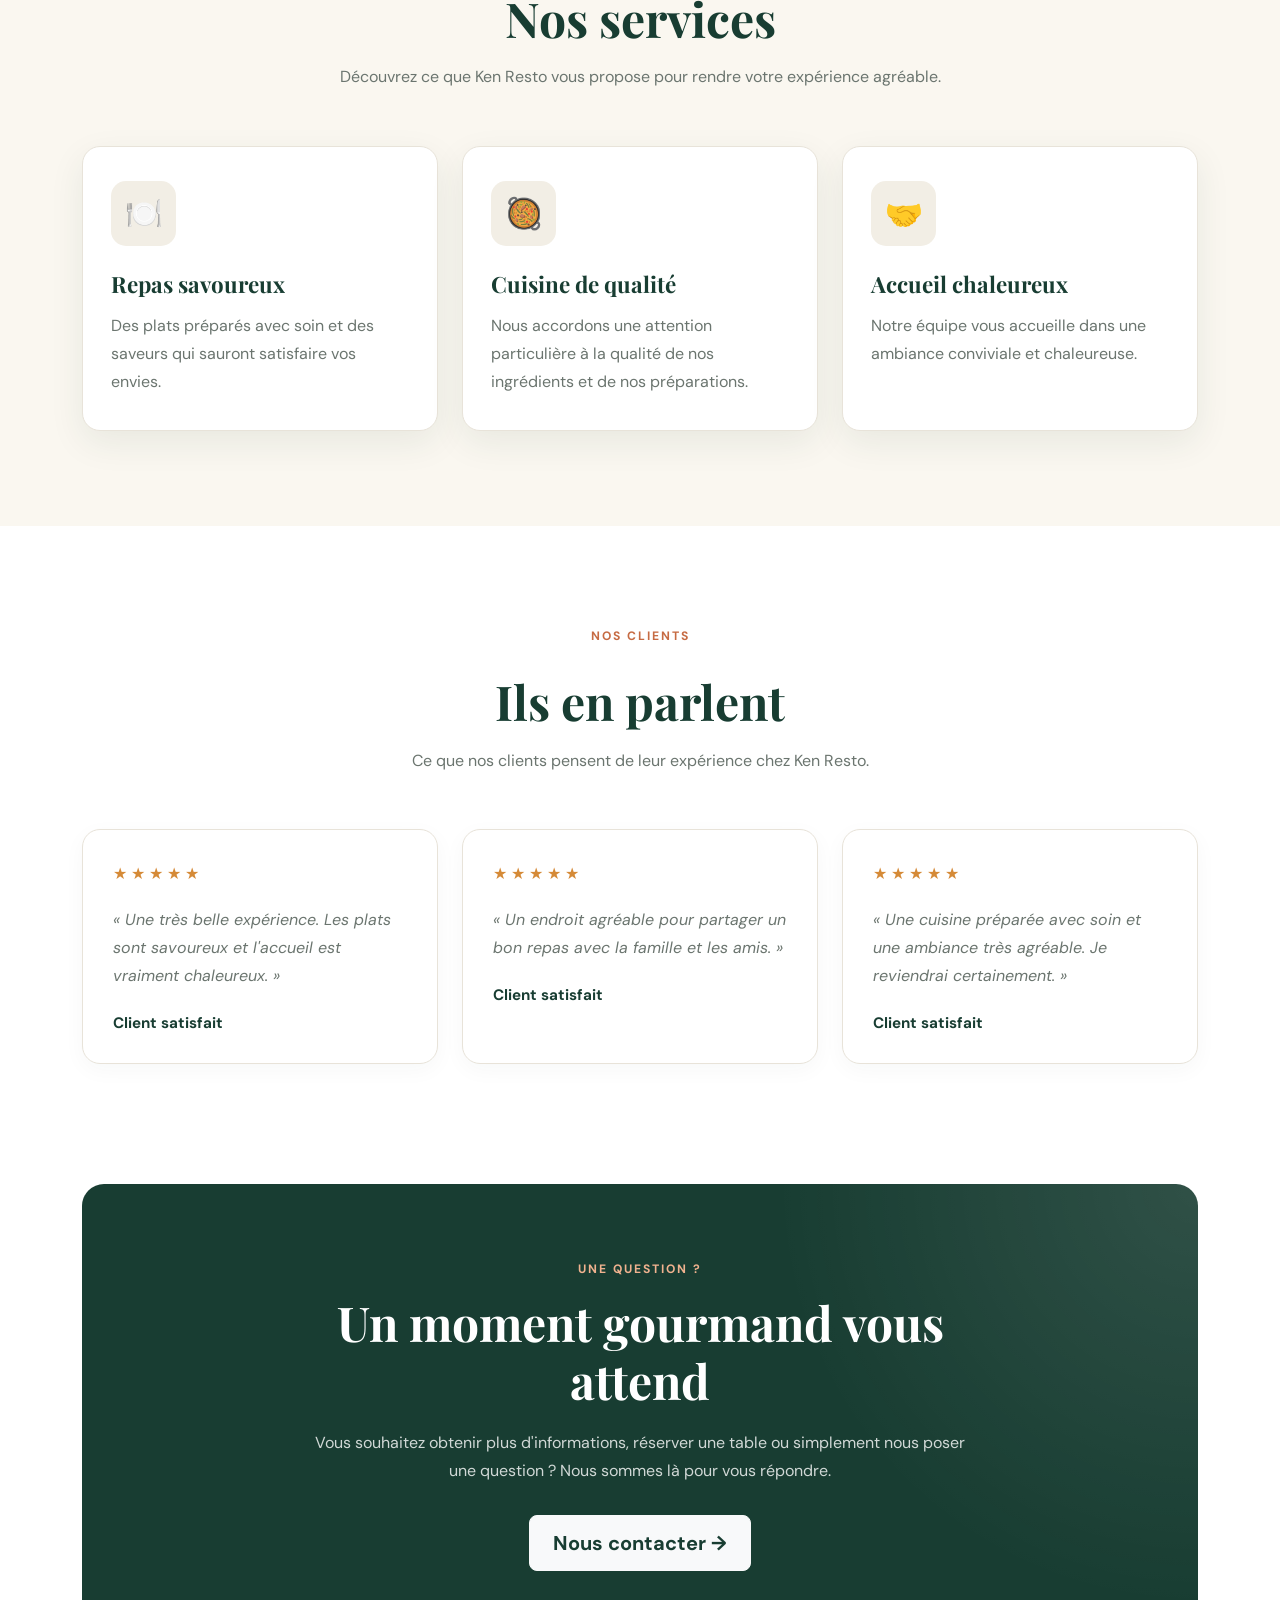
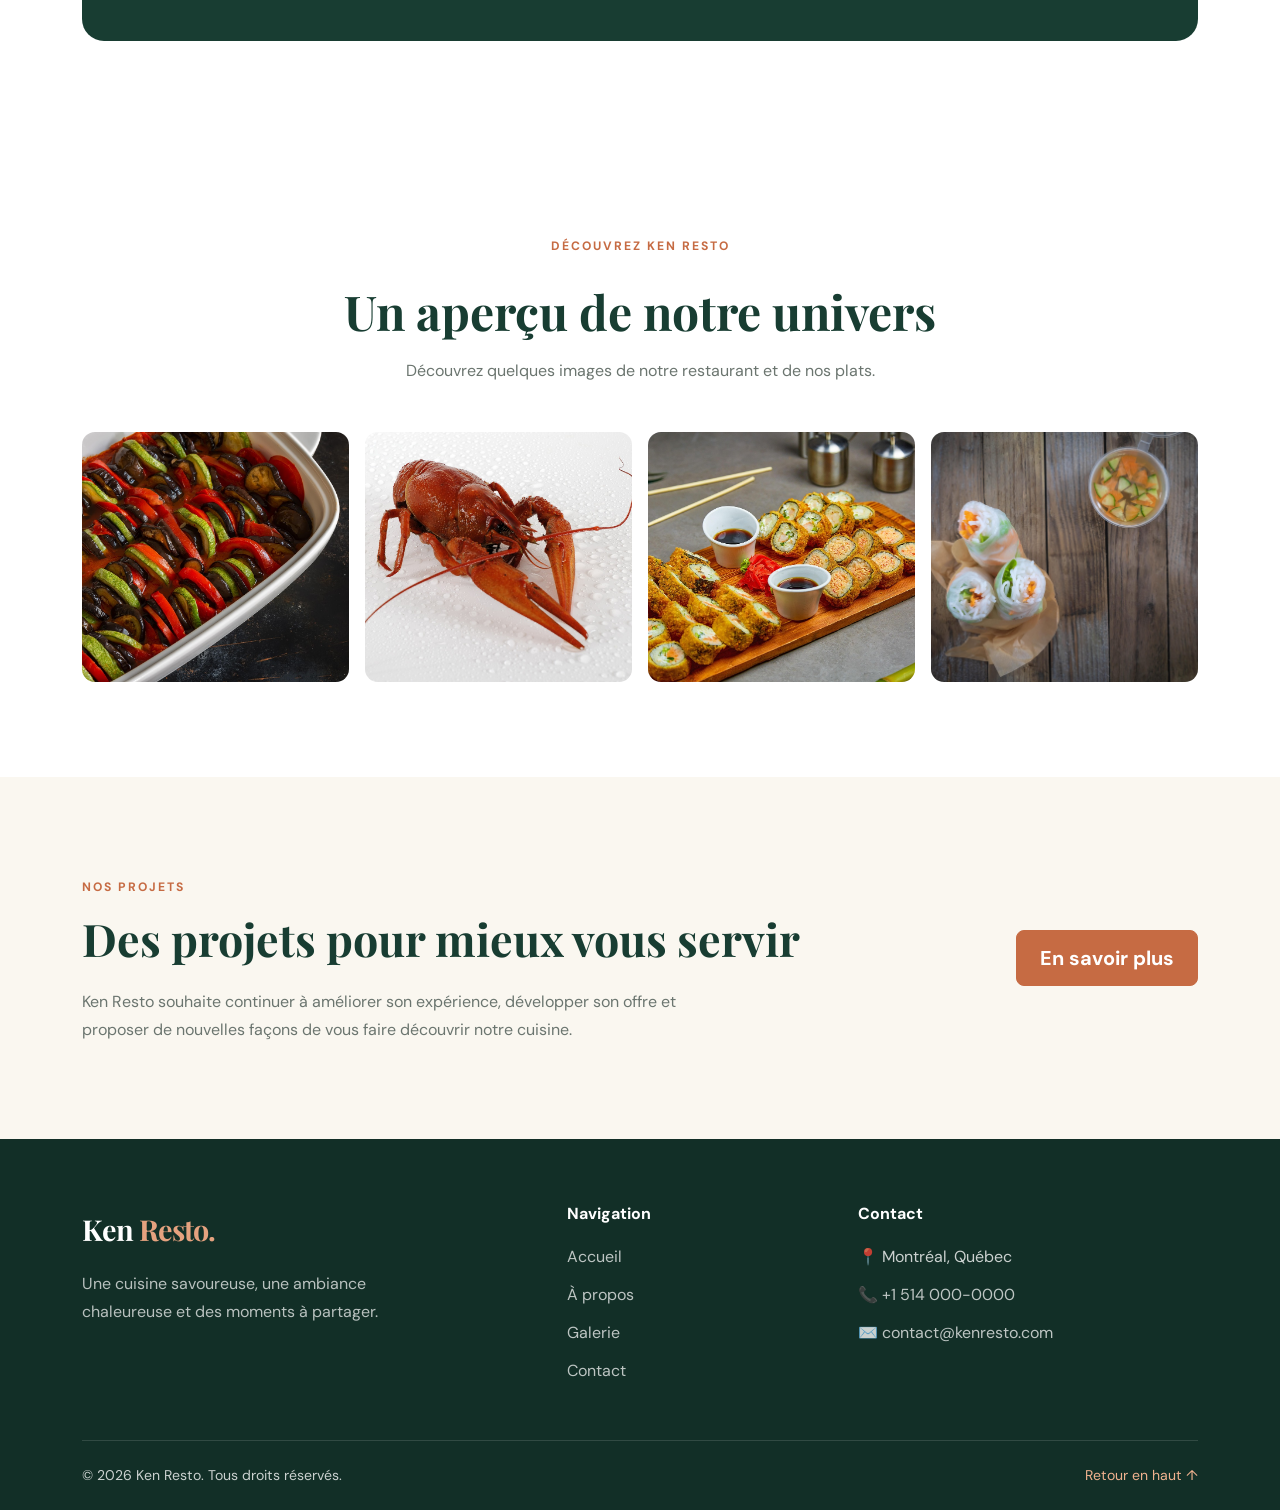
==== commit 7faf1807: "heberger" ====
--- a/index.html
+++ b/index.html
@@ -46,7 +46,10 @@
                        aria-current="page">Accueil</a>
                 </li>
                 <li class="nav-item">
-                    <a class="nav-link" href="services.html">Services</a>
+                    <a class="nav-link" href="apropos.html">À propos</a>
+                </li>
+                <li class="nav-item">
+                    <a class="nav-link" href="contact.html">Contact</a>
                 </li>
                 <li class="nav-item mt-2 mt-lg-0">
                     <a class="btn btn-brand" href="#galerie">Découvrir</a>
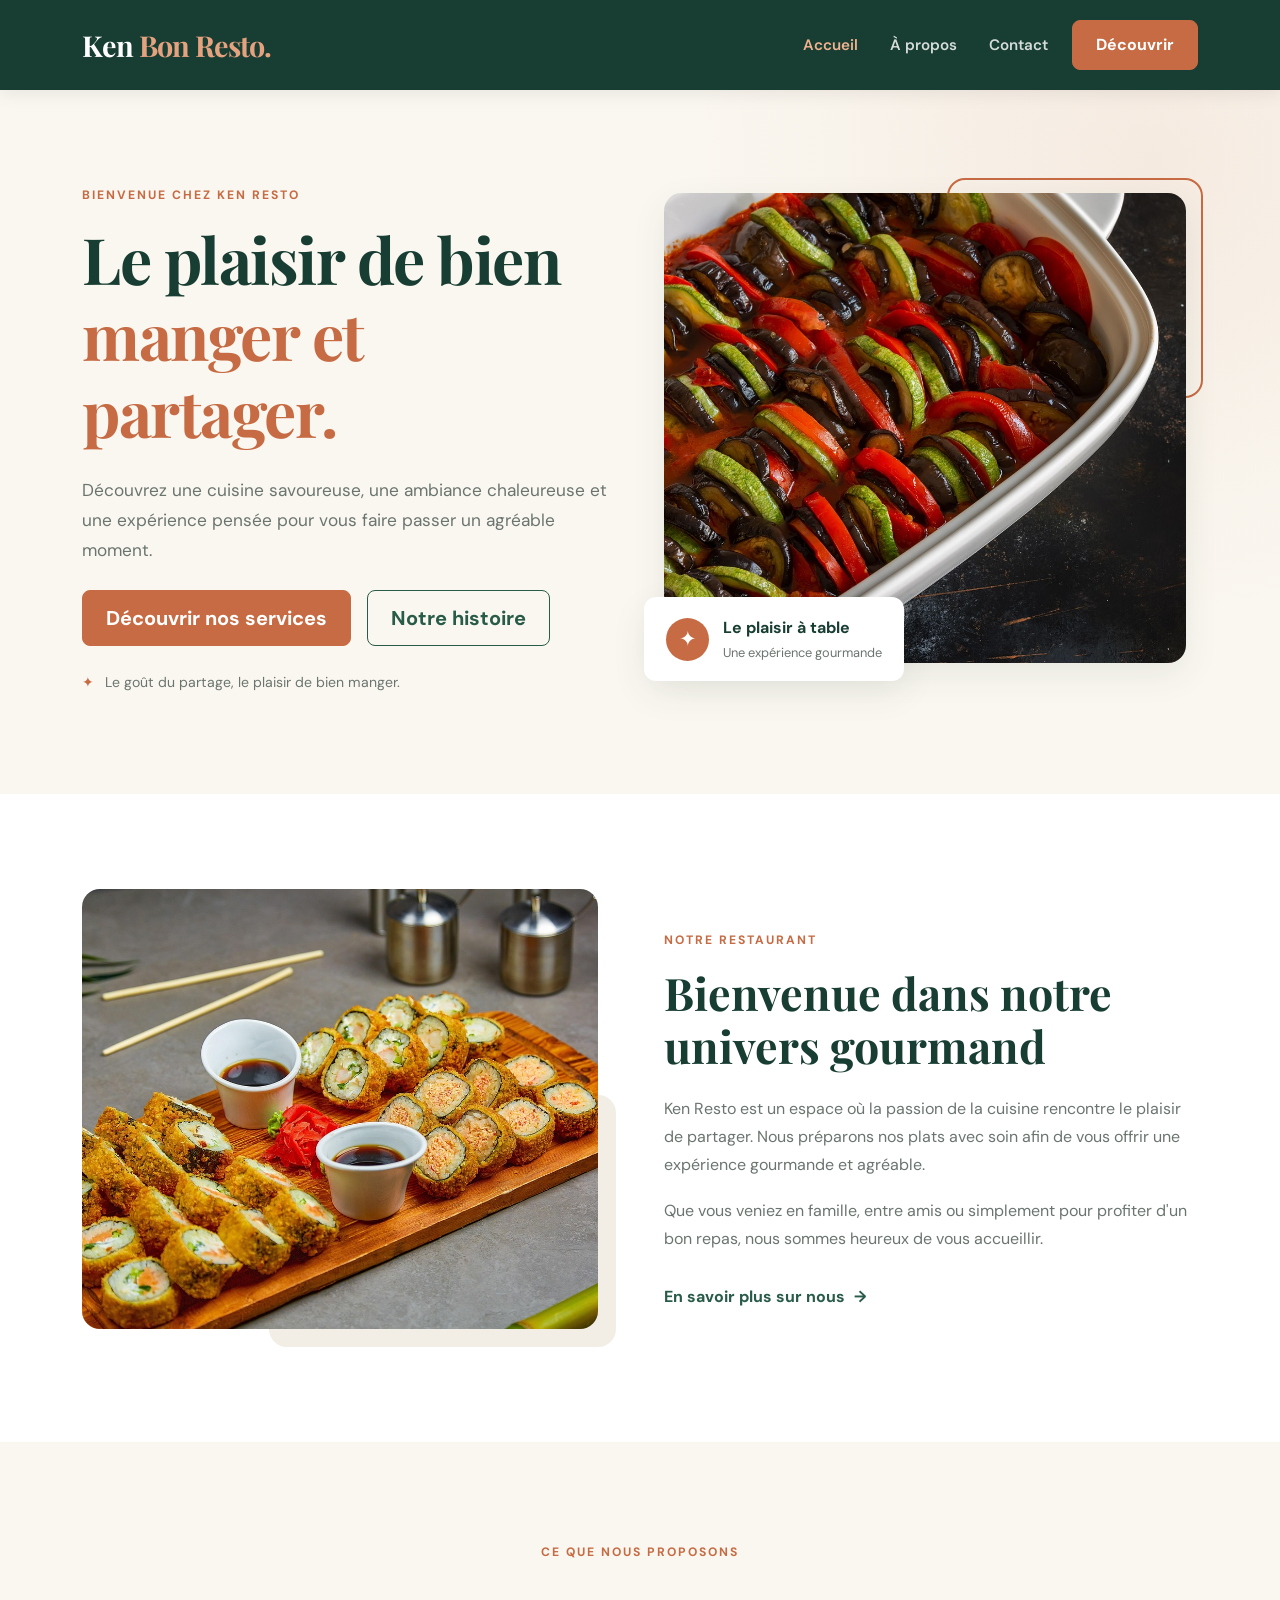
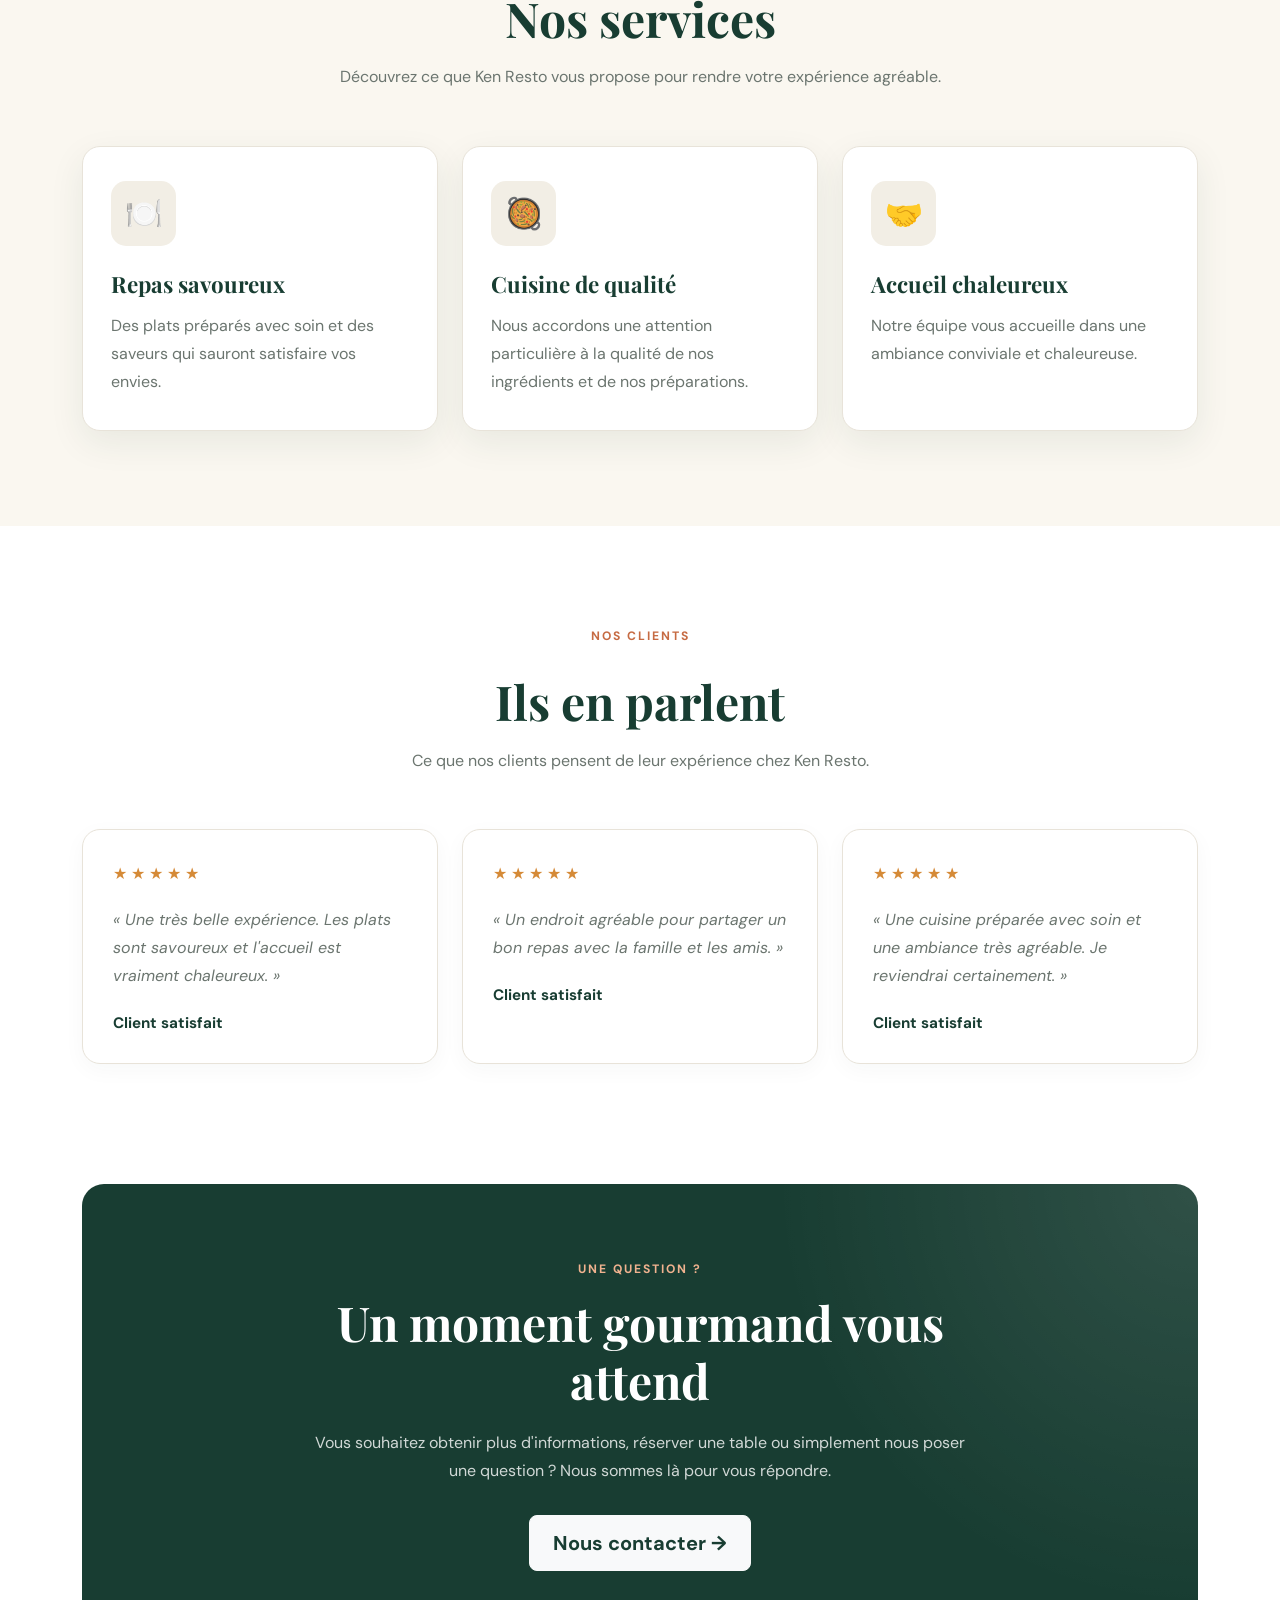
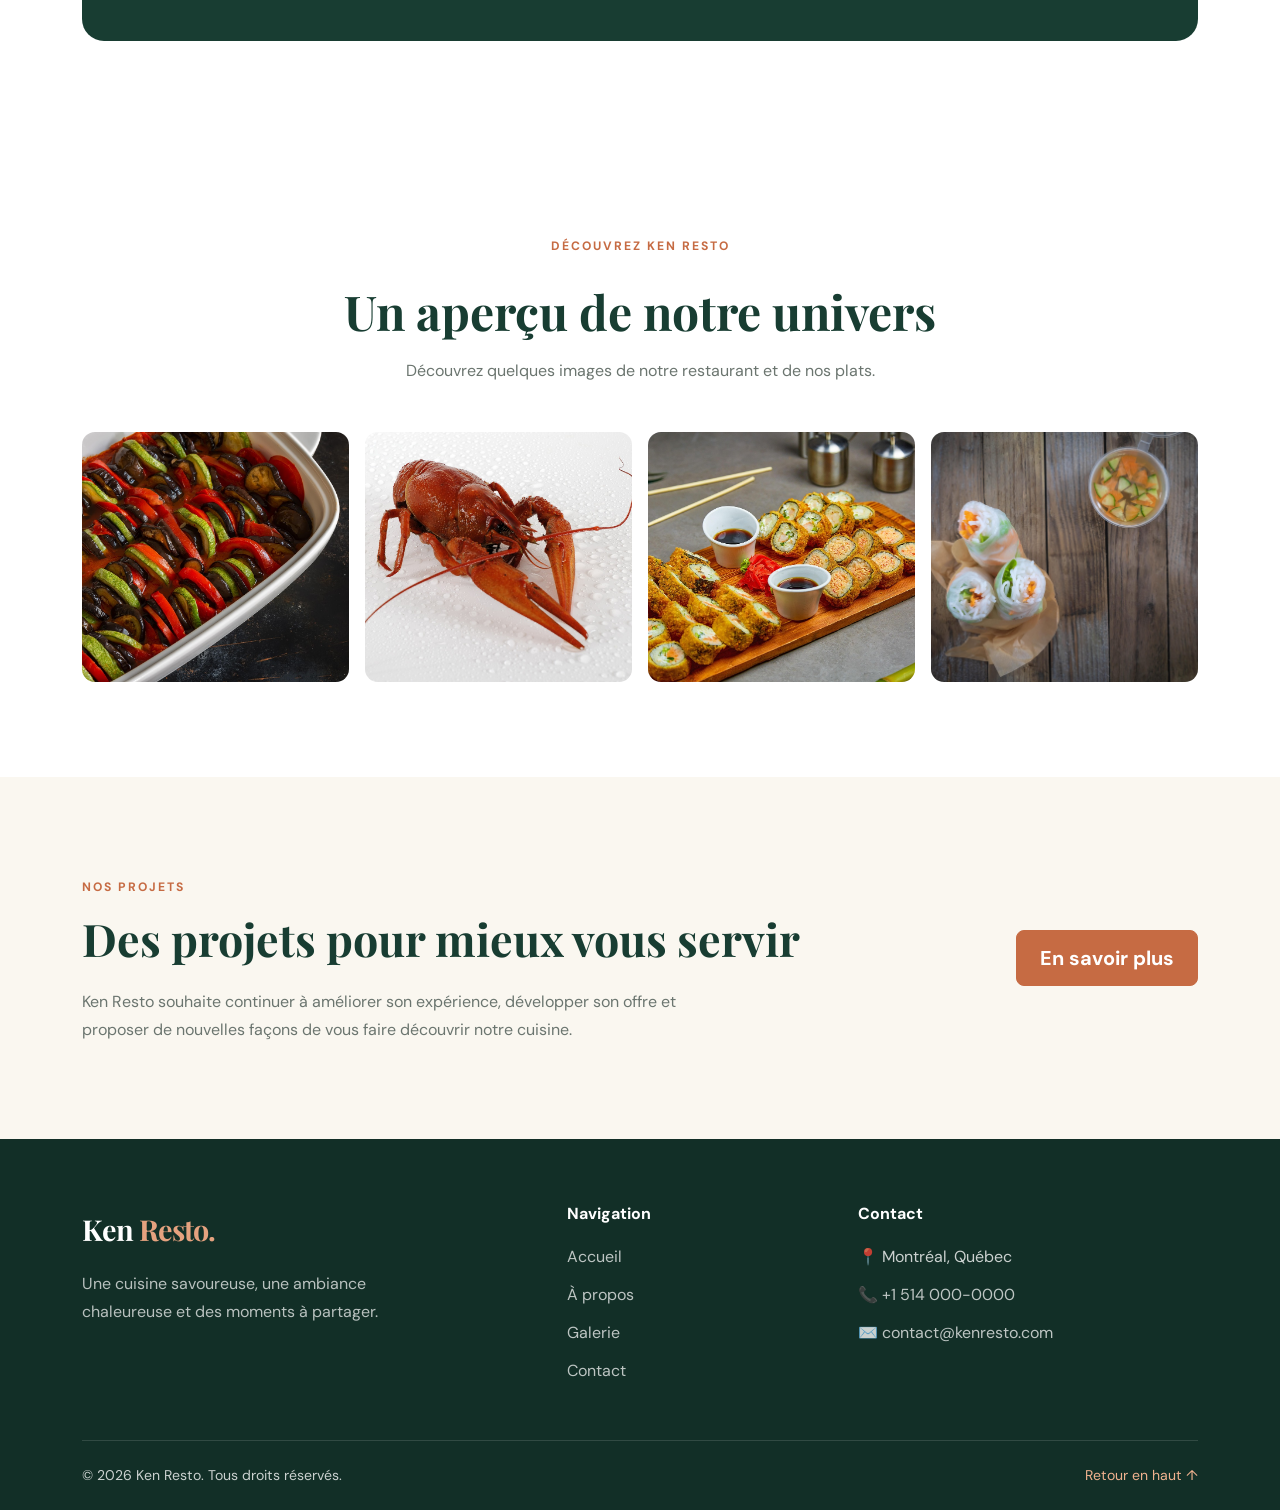
==== commit 73bfc829: "Changement Nom site" ====
--- a/index.html
+++ b/index.html
@@ -27,7 +27,7 @@
 <nav class="navbar navbar-expand-lg navbar-dark site-navbar sticky-top">
     <div class="container">
         <a class="navbar-brand" href="index.html">
-            Ken <span>Resto.</span>
+            Ken <span>Bon Resto.</span>
         </a>
 
         <button class="navbar-toggler" type="button"
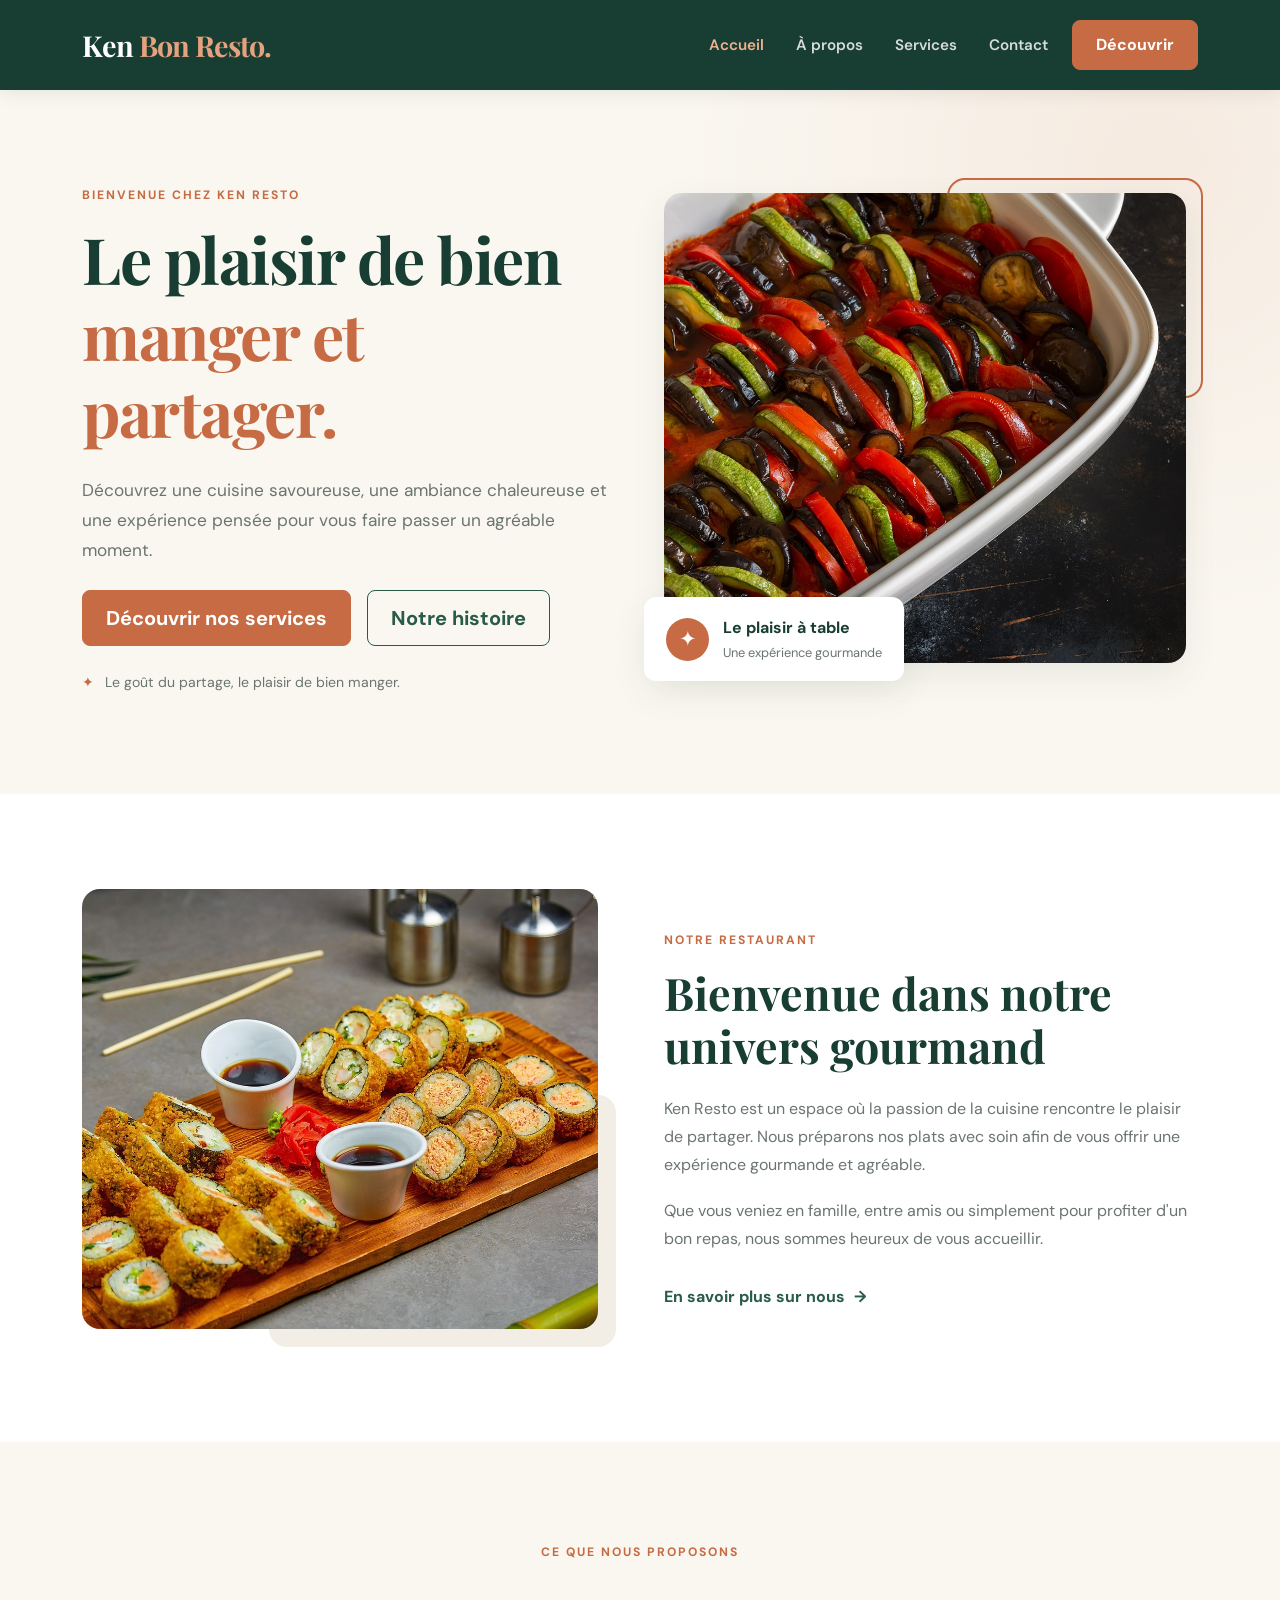
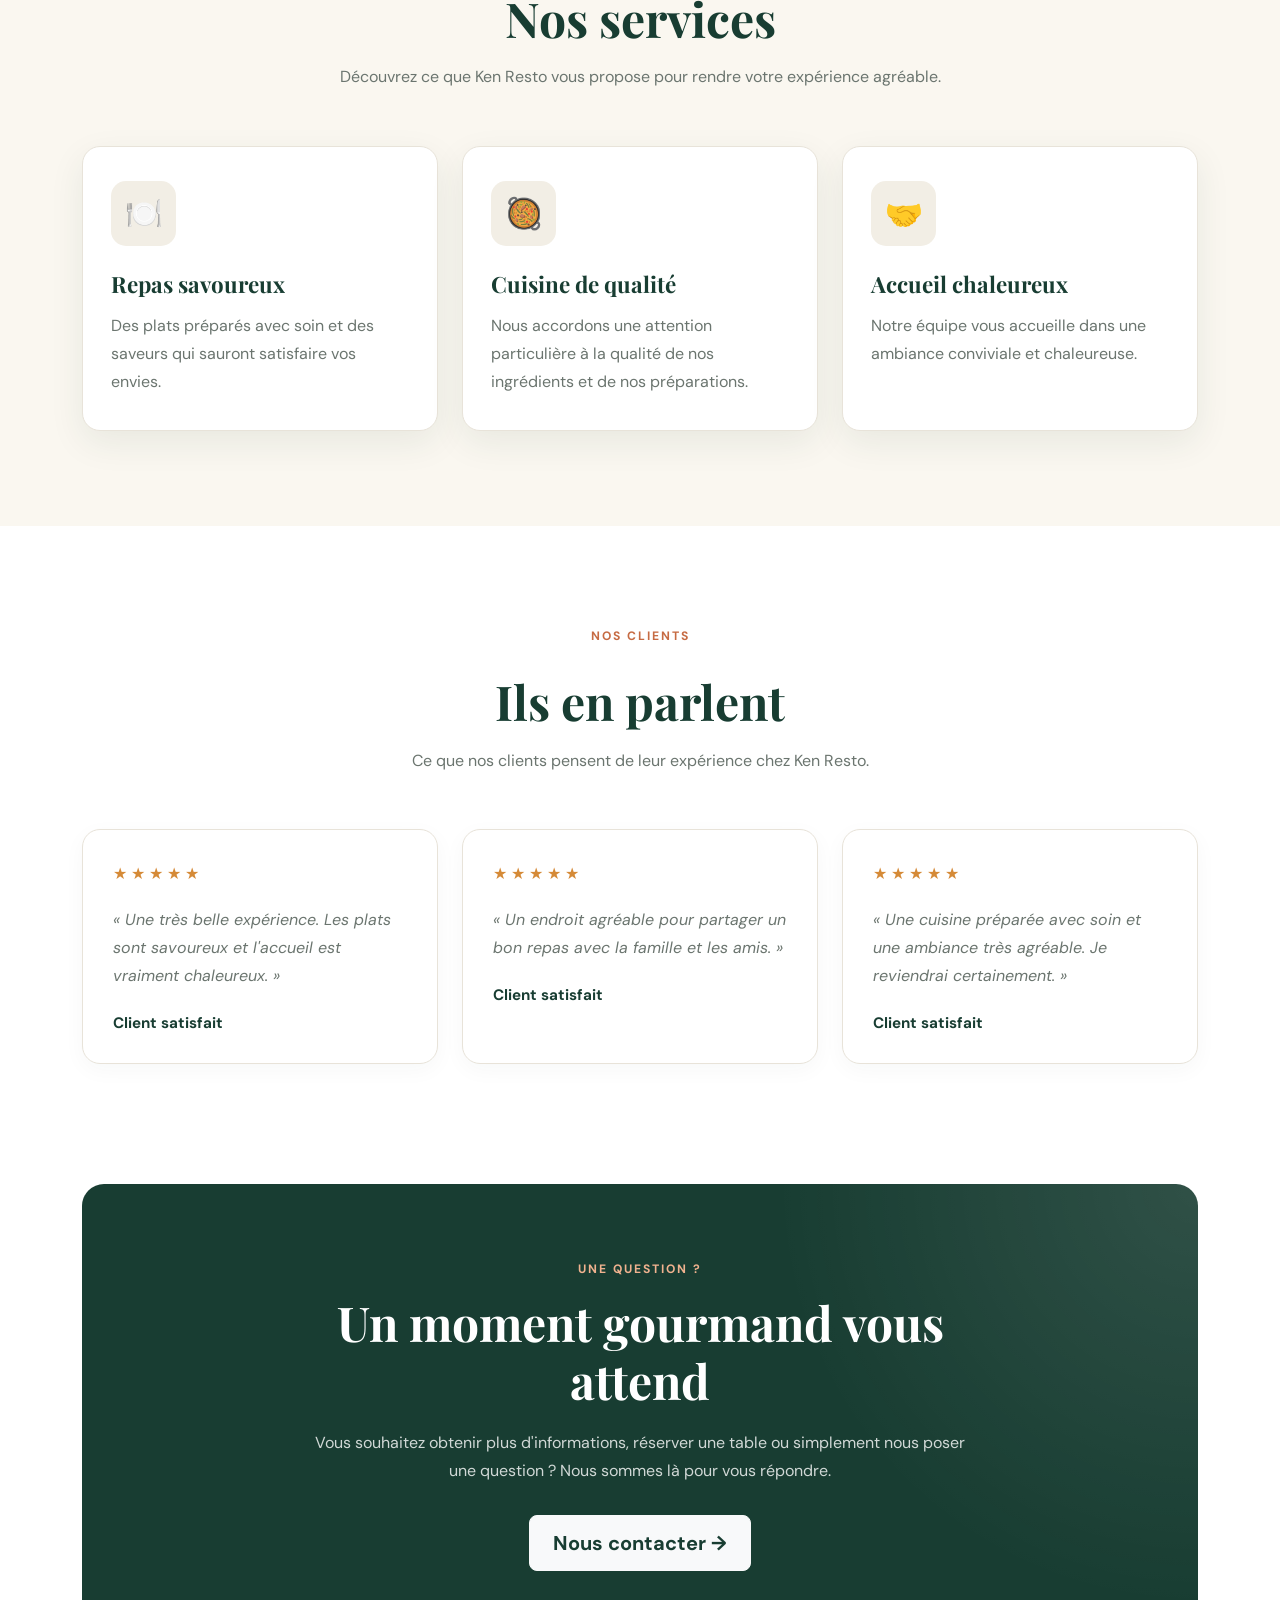
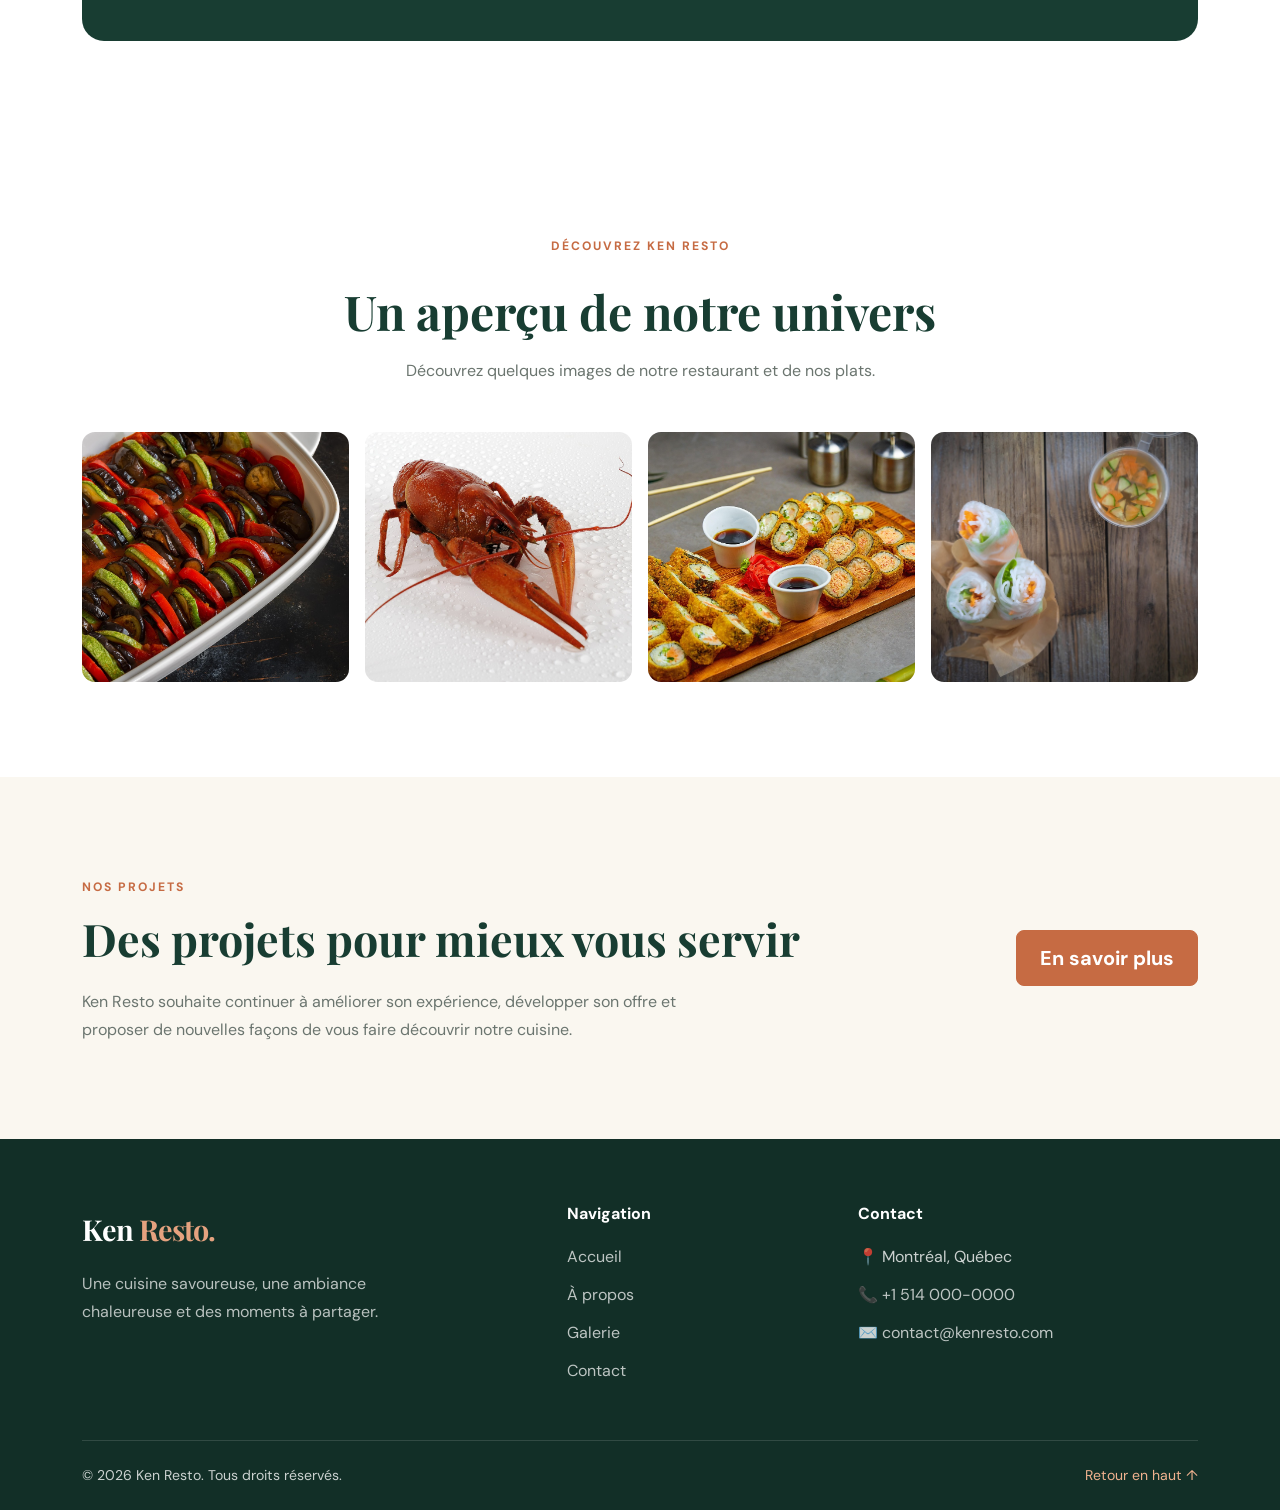
==== commit d9a44ddc: "AJout page service" ====
--- a/index.html
+++ b/index.html
@@ -47,6 +47,9 @@
                 </li>
                 <li class="nav-item">
                     <a class="nav-link" href="apropos.html">À propos</a>
+                </li>
+                <li class="nav-item">
+                    <a class="nav-link" href="services.html">Services</a>
                 </li>
                 <li class="nav-item">
                     <a class="nav-link" href="contact.html">Contact</a>
